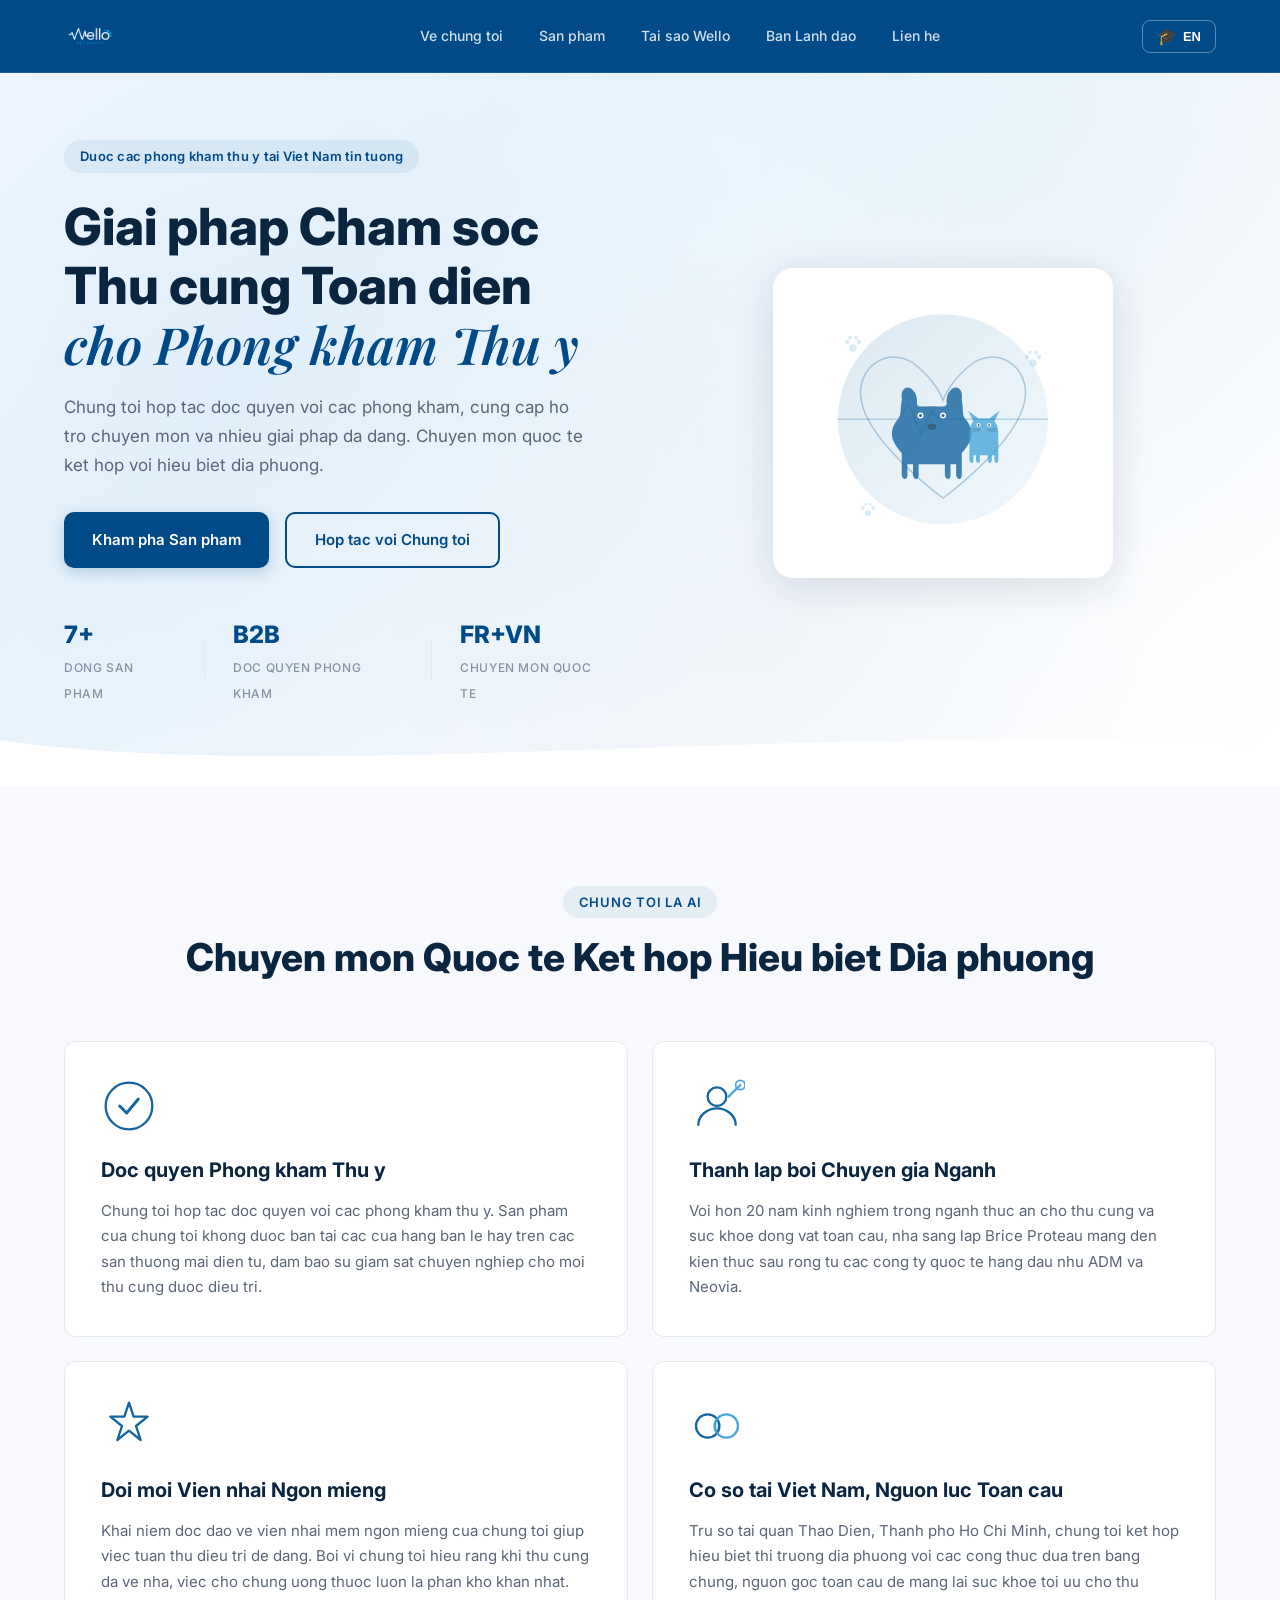
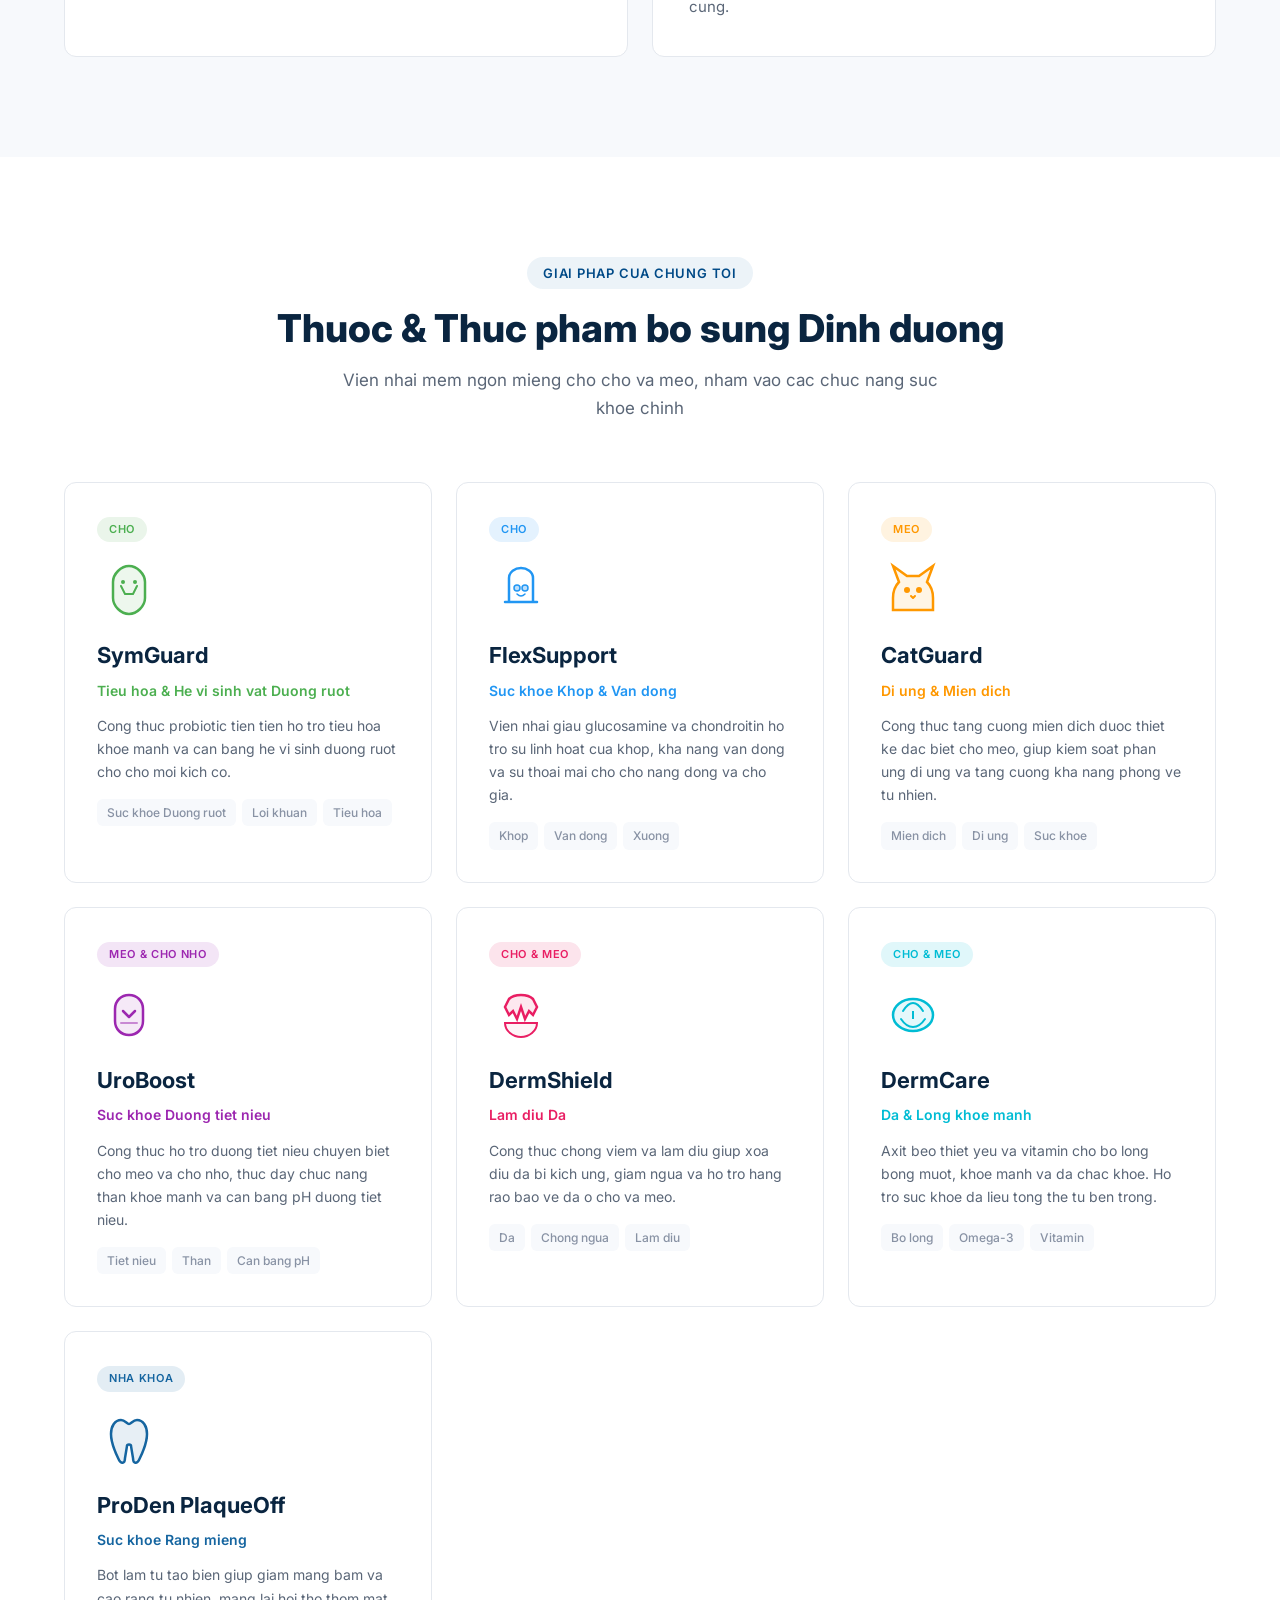
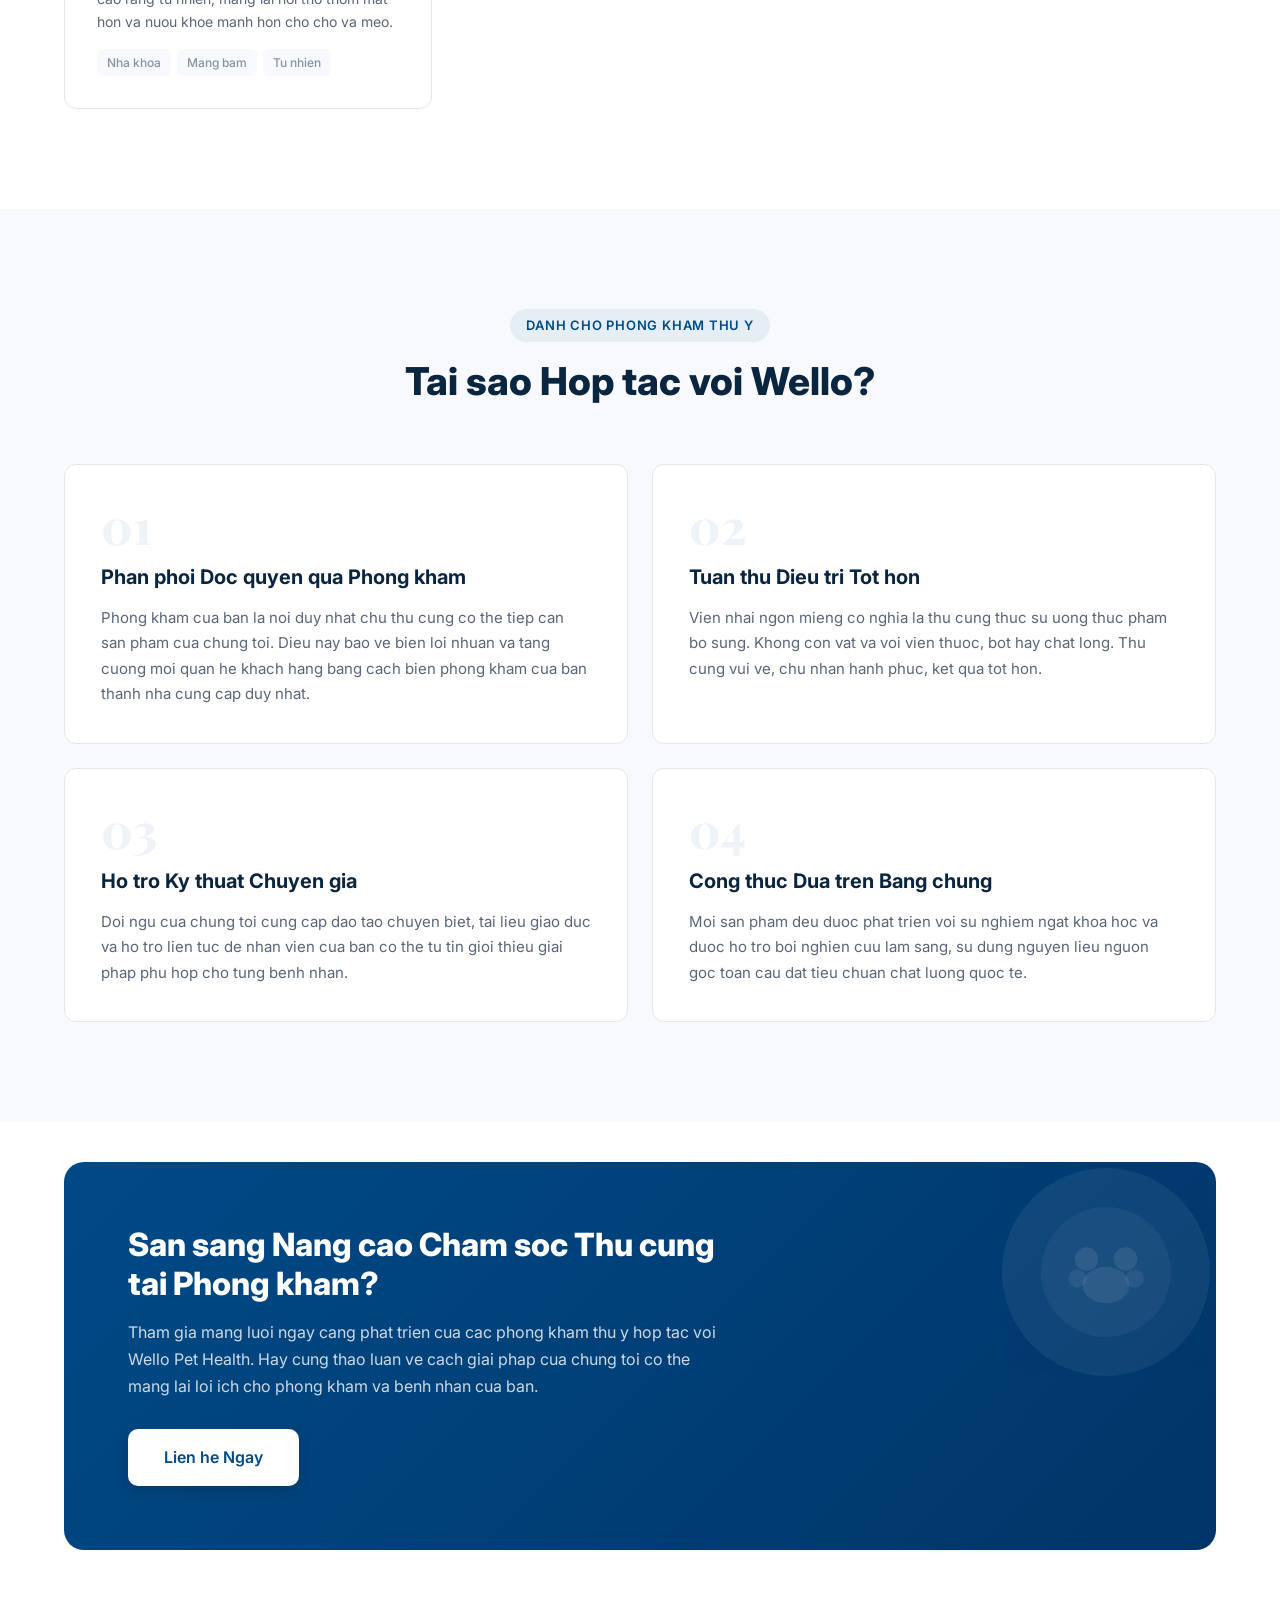
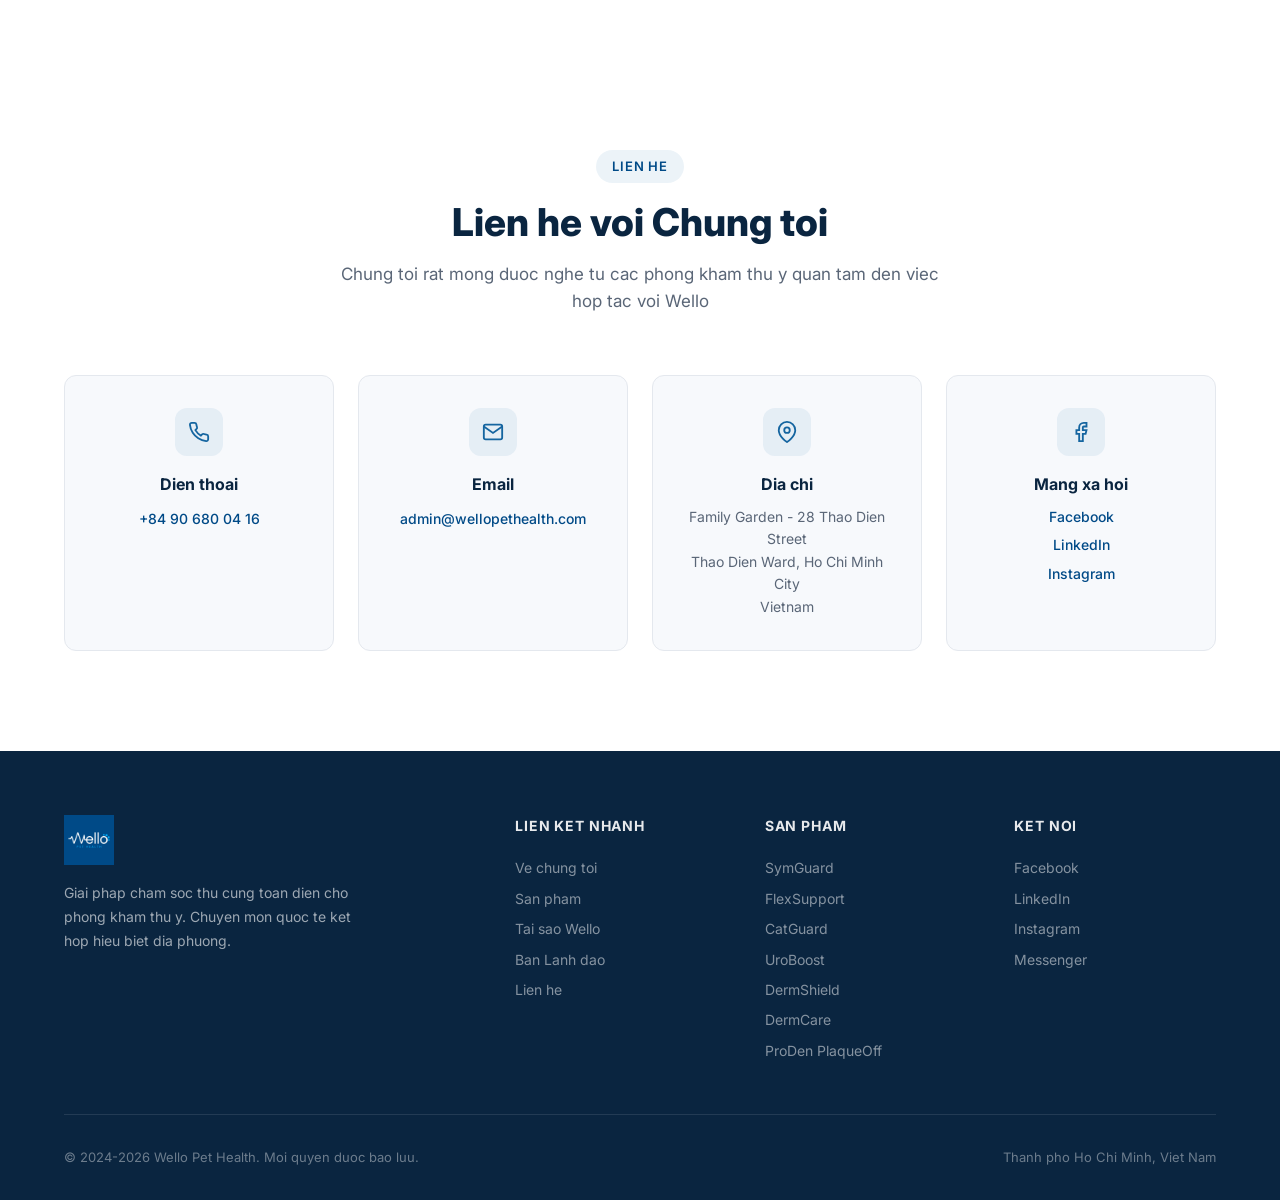
==== index.html @ f863803f "Initial release of Wello Pet Health bilingual website (EN/VI) - Full bilingual site with Vietnamese " ====
<!DOCTYPE html>
<html lang="en">
<head>
<meta charset="UTF-8">
<meta name="viewport" content="width=device-width, initial-scale=1.0">
<title>Wello Pet Health | Comprehensive Pet Care Solutions for Vet Clinics</title>
<meta name="description" content="Wello Pet Health partners exclusively with vet clinics, providing expert support and a wide range of pet care solutions. International expertise meets local insight.">
<link rel="preconnect" href="https://fonts.googleapis.com">
<link href="https://fonts.googleapis.com/css2?family=Inter:wght@300;400;500;600;700;800&family=Playfair+Display:wght@600;700&display=swap" rel="stylesheet">
<link rel="stylesheet" href="style.css">
</head>
<body>

<!-- Navigation -->
<nav class="navbar" id="navbar">
  <div class="container nav-container">
    <a href="index.html" class="nav-logo">
      <img src="images/logo.png" alt="Wello Pet Health" class="logo-img">
    </a>
    <div class="nav-links" id="navLinks">
      <a href="#home" class="nav-link" data-en="Home" data-vi="Trang chu">Home</a>
      <a href="#about" class="nav-link" data-en="About" data-vi="Ve chung toi">About</a>
      <a href="#products" class="nav-link" data-en="Products" data-vi="San pham">Products</a>
      <a href="#why-wello" class="nav-link" data-en="Why Wello" data-vi="Tai sao Wello">Why Wello</a>
      <a href="founder.html" class="nav-link" data-en="Management" data-vi="Ban Lanh dao">Management</a>
      <a href="#contact" class="nav-link" data-en="Contact" data-vi="Lien he">Contact</a>
    </div>
    <div class="nav-right">
      <button class="lang-toggle" id="langToggle" onclick="toggleLang()">
        <span class="lang-flag">&#127891;</span>
        <span id="langLabel">VI</span>
      </button>
      <button class="mobile-menu" id="mobileMenu" onclick="toggleMenu()">
        <span></span><span></span><span></span>
      </button>
    </div>
  </div>
</nav>

<!-- Hero Section -->
<section class="hero" id="home">
  <div class="hero-bg-pattern"></div>
  <div class="container hero-content">
    <div class="hero-text">
      <div class="hero-badge" data-en="Trusted by Veterinary Clinics across Vietnam" data-vi="Duoc cac phong kham thu y tai Viet Nam tin tuong">Trusted by Veterinary Clinics across Vietnam</div>
      <h1>
        <span data-en="Comprehensive Pet Care Solutions" data-vi="Giai phap Cham soc Thu cung Toan dien">Comprehensive Pet Care Solutions</span>
        <span class="hero-accent" data-en="for Vet Clinics" data-vi="cho Phong kham Thu y">for Vet Clinics</span>
      </h1>
      <p class="hero-desc" data-en="We partner exclusively with clinics, providing expert support and a wide range of solutions. International expertise meets local insight." data-vi="Chung toi hop tac doc quyen voi cac phong kham, cung cap ho tro chuyen mon va nhieu giai phap da dang. Chuyen mon quoc te ket hop voi hieu biet dia phuong.">We partner exclusively with clinics, providing expert support and a wide range of solutions. International expertise meets local insight.</p>
      <div class="hero-actions">
        <a href="#products" class="btn btn-primary" data-en="Explore Our Products" data-vi="Kham pha San pham">Explore Our Products</a>
        <a href="#contact" class="btn btn-outline" data-en="Partner With Us" data-vi="Hop tac voi Chung toi">Partner With Us</a>
      </div>
      <div class="hero-stats">
        <div class="stat">
          <span class="stat-number">7+</span>
          <span class="stat-label" data-en="Product Lines" data-vi="Dong San pham">Product Lines</span>
        </div>
        <div class="stat-divider"></div>
        <div class="stat">
          <span class="stat-number">B2B</span>
          <span class="stat-label" data-en="Vet Clinic Exclusive" data-vi="Doc quyen Phong kham">Vet Clinic Exclusive</span>
        </div>
        <div class="stat-divider"></div>
        <div class="stat">
          <span class="stat-number">FR+VN</span>
          <span class="stat-label" data-en="International Expertise" data-vi="Chuyen mon Quoc te">International Expertise</span>
        </div>
      </div>
    </div>
    <div class="hero-visual">
      <div class="hero-card">
        <div class="hero-illustration">
          <!-- Dog and cat silhouette with heart -->
          <svg viewBox="0 0 400 350" xmlns="http://www.w3.org/2000/svg">
            <defs>
              <linearGradient id="heroGrad" x1="0%" y1="0%" x2="100%" y2="100%">
                <stop offset="0%" style="stop-color:#1565A0;stop-opacity:0.15"/>
                <stop offset="100%" style="stop-color:#4AA8D8;stop-opacity:0.08"/>
              </linearGradient>
            </defs>
            <circle cx="200" cy="175" r="140" fill="url(#heroGrad)"/>
            <!-- Heart shape -->
            <path d="M200 280 C200 280 90 200 90 140 C90 100 130 80 160 100 C180 115 195 135 200 150 C205 135 220 115 240 100 C270 80 310 100 310 140 C310 200 200 280 200 280Z" fill="none" stroke="#1565A0" stroke-width="2" opacity="0.3"/>
            <!-- Dog silhouette -->
            <g transform="translate(120, 120) scale(0.5)" fill="#1565A0" opacity="0.8">
              <path d="M50 200 C50 200 30 180 25 160 C20 140 30 120 40 110 C50 100 45 80 50 60 C55 40 70 30 80 35 C90 40 85 60 90 70 C95 80 110 75 130 75 C150 75 165 80 170 70 C175 60 170 40 180 35 C190 30 205 40 210 60 C215 80 210 100 220 110 C230 120 240 140 235 160 C230 180 210 200 210 200 L210 260 C210 270 200 275 195 260 L195 230 L180 230 L180 260 C180 270 170 275 165 260 L165 230 L95 230 L95 260 C95 270 85 275 80 260 L80 230 L65 230 L65 260 C65 270 55 275 50 260 Z"/>
              <!-- Dog ear -->
              <ellipse cx="70" cy="55" rx="20" ry="30" transform="rotate(-15, 70, 55)"/>
              <ellipse cx="190" cy="55" rx="20" ry="30" transform="rotate(15, 190, 55)"/>
              <!-- Dog eye -->
              <circle cx="100" cy="100" r="8" fill="white"/>
              <circle cx="100" cy="100" r="4" fill="#0d3f66"/>
              <circle cx="160" cy="100" r="8" fill="white"/>
              <circle cx="160" cy="100" r="4" fill="#0d3f66"/>
              <!-- Dog nose -->
              <ellipse cx="130" cy="130" rx="12" ry="8" fill="#0d3f66"/>
            </g>
            <!-- Cat silhouette -->
            <g transform="translate(230, 160) scale(0.35)" fill="#4AA8D8" opacity="0.8">
              <path d="M30 50 L10 10 L50 40 L90 40 L130 10 L110 50 C120 60 125 80 125 100 L125 200 C125 210 115 215 110 200 L110 180 L100 180 L100 200 C100 210 90 215 85 200 L85 180 L55 180 L55 200 C55 210 45 215 40 200 L40 180 L30 180 L30 200 C30 210 20 215 15 200 L15 100 C15 80 20 60 30 50Z"/>
              <!-- Cat eyes -->
              <circle cx="50" cy="65" r="8" fill="white"/>
              <ellipse cx="50" cy="65" rx="3" ry="6" fill="#0d3f66"/>
              <circle cx="90" cy="65" r="8" fill="white"/>
              <ellipse cx="90" cy="65" rx="3" ry="6" fill="#0d3f66"/>
              <!-- Cat nose -->
              <path d="M67 80 L63 85 L72 85 Z" fill="#e88ca5"/>
              <!-- Whiskers -->
              <line x1="20" y1="78" x2="55" y2="82" stroke="#0d3f66" stroke-width="1.5"/>
              <line x1="22" y1="88" x2="55" y2="86" stroke="#0d3f66" stroke-width="1.5"/>
              <line x1="85" y1="82" x2="120" y2="78" stroke="#0d3f66" stroke-width="1.5"/>
              <line x1="85" y1="86" x2="118" y2="88" stroke="#0d3f66" stroke-width="1.5"/>
            </g>
            <!-- Paw prints scattered -->
            <g fill="#4AA8D8" opacity="0.2">
              <circle cx="80" cy="80" r="5"/><circle cx="72" cy="72" r="3"/><circle cx="88" cy="72" r="3"/><circle cx="76" cy="66" r="2.5"/><circle cx="84" cy="66" r="2.5"/>
              <circle cx="320" cy="100" r="5"/><circle cx="312" cy="92" r="3"/><circle cx="328" cy="92" r="3"/><circle cx="316" cy="86" r="2.5"/><circle cx="324" cy="86" r="2.5"/>
              <circle cx="100" cy="300" r="4"/><circle cx="93" cy="293" r="2.5"/><circle cx="107" cy="293" r="2.5"/><circle cx="97" cy="288" r="2"/><circle cx="103" cy="288" r="2"/>
            </g>
            <!-- Heartbeat line -->
            <path d="M60 175 L140 175 L155 155 L170 195 L185 165 L195 175 L340 175" fill="none" stroke="#1565A0" stroke-width="2" opacity="0.25" stroke-linecap="round"/>
          </svg>
        </div>
      </div>
    </div>
  </div>
  <div class="hero-wave">
    <svg viewBox="0 0 1440 100" preserveAspectRatio="none"><path d="M0,40 C360,100 1080,0 1440,60 L1440,100 L0,100 Z" fill="white"/></svg>
  </div>
</section>

<!-- About Section -->
<section class="section about" id="about">
  <div class="container">
    <div class="section-header">
      <span class="section-tag" data-en="Who We Are" data-vi="Chung toi la ai">Who We Are</span>
      <h2 data-en="International Expertise Meets Local Insight" data-vi="Chuyen mon Quoc te Ket hop Hieu biet Dia phuong">International Expertise Meets Local Insight</h2>
    </div>
    <div class="about-grid">
      <div class="about-card">
        <div class="about-icon">
          <svg viewBox="0 0 48 48" fill="none" xmlns="http://www.w3.org/2000/svg"><circle cx="24" cy="24" r="20" stroke="#1565A0" stroke-width="2"/><path d="M16 24 L22 30 L32 18" stroke="#1565A0" stroke-width="2.5" stroke-linecap="round" stroke-linejoin="round"/></svg>
        </div>
        <h3 data-en="Vet Clinic Exclusive" data-vi="Doc quyen Phong kham Thu y">Vet Clinic Exclusive</h3>
        <p data-en="We partner exclusively with veterinary clinics. Our products are not sold in retail stores or online marketplaces, ensuring professional oversight for every pet treated." data-vi="Chung toi hop tac doc quyen voi cac phong kham thu y. San pham cua chung toi khong duoc ban tai cac cua hang ban le hay tren cac san thuong mai dien tu, dam bao su giam sat chuyen nghiep cho moi thu cung duoc dieu tri.">We partner exclusively with veterinary clinics. Our products are not sold in retail stores or online marketplaces, ensuring professional oversight for every pet treated.</p>
      </div>
      <div class="about-card">
        <div class="about-icon">
          <svg viewBox="0 0 48 48" fill="none" xmlns="http://www.w3.org/2000/svg"><circle cx="24" cy="16" r="8" stroke="#1565A0" stroke-width="2"/><path d="M8 40 C8 32 16 26 24 26 C32 26 40 32 40 40" stroke="#1565A0" stroke-width="2" stroke-linecap="round"/><path d="M34 16 L44 6" stroke="#4AA8D8" stroke-width="2" stroke-linecap="round"/><circle cx="44" cy="6" r="4" stroke="#4AA8D8" stroke-width="1.5"/></svg>
        </div>
        <h3 data-en="Founded by Industry Experts" data-vi="Thanh lap boi Chuyen gia Nganh">Founded by Industry Experts</h3>
        <p data-en="With over 20 years of experience in the global pet food and animal health industry, our founder Brice Proteau brings deep knowledge from leading international companies like ADM and Neovia." data-vi="Voi hon 20 nam kinh nghiem trong nganh thuc an cho thu cung va suc khoe dong vat toan cau, nha sang lap Brice Proteau mang den kien thuc sau rong tu cac cong ty quoc te hang dau nhu ADM va Neovia.">With over 20 years of experience in the global pet food and animal health industry, our founder Brice Proteau brings deep knowledge from leading international companies like ADM and Neovia.</p>
      </div>
      <div class="about-card">
        <div class="about-icon">
          <svg viewBox="0 0 48 48" fill="none" xmlns="http://www.w3.org/2000/svg"><path d="M24 4 L28 16 L40 16 L30 24 L34 36 L24 28 L14 36 L18 24 L8 16 L20 16 Z" stroke="#1565A0" stroke-width="2" stroke-linejoin="round"/></svg>
        </div>
        <h3 data-en="Palatable Chew Innovation" data-vi="Doi moi Vien nhai Ngon mieng">Palatable Chew Innovation</h3>
        <p data-en="Our original concept of palatable soft chews makes treatment compliance easy. Because we know that once the pet is home, getting them to take medicine is always the hardest part." data-vi="Khai niem doc dao ve vien nhai mem ngon mieng cua chung toi giup viec tuan thu dieu tri de dang. Boi vi chung toi hieu rang khi thu cung da ve nha, viec cho chung uong thuoc luon la phan kho khan nhat.">Our original concept of palatable soft chews makes treatment compliance easy. Because we know that once the pet is home, getting them to take medicine is always the hardest part.</p>
      </div>
      <div class="about-card">
        <div class="about-icon">
          <svg viewBox="0 0 48 48" fill="none" xmlns="http://www.w3.org/2000/svg"><circle cx="16" cy="24" r="10" stroke="#1565A0" stroke-width="2"/><circle cx="32" cy="24" r="10" stroke="#4AA8D8" stroke-width="2"/><path d="M24 16 C28 20 28 28 24 32 C20 28 20 20 24 16Z" fill="#1565A0" opacity="0.15"/></svg>
        </div>
        <h3 data-en="Vietnam Based, Globally Sourced" data-vi="Co so tai Viet Nam, Nguon luc Toan cau">Vietnam Based, Globally Sourced</h3>
        <p data-en="Headquartered in Ho Chi Minh City's Thao Dien district, we combine local market understanding with globally sourced, evidence-based formulations for optimal pet health." data-vi="Tru so tai quan Thao Dien, Thanh pho Ho Chi Minh, chung toi ket hop hieu biet thi truong dia phuong voi cac cong thuc dua tren bang chung, nguon goc toan cau de mang lai suc khoe toi uu cho thu cung.">Headquartered in Ho Chi Minh City's Thao Dien district, we combine local market understanding with globally sourced, evidence-based formulations for optimal pet health.</p>
      </div>
    </div>
  </div>
</section>

<!-- Products Section -->
<section class="section products" id="products">
  <div class="container">
    <div class="section-header">
      <span class="section-tag" data-en="Our Solutions" data-vi="Giai phap cua chung toi">Our Solutions</span>
      <h2 data-en="Medicines & Nutritional Supplements" data-vi="Thuoc & Thuc pham bo sung Dinh duong">Medicines & Nutritional Supplements</h2>
      <p class="section-subtitle" data-en="Palatable soft chews for dogs and cats, targeting key health functions" data-vi="Vien nhai mem ngon mieng cho cho va meo, nham vao cac chuc nang suc khoe chinh">Palatable soft chews for dogs and cats, targeting key health functions</p>
    </div>
    <div class="products-grid">

      <div class="product-card" style="--card-accent:#4CAF50">
        <div class="product-badge" data-en="Dogs" data-vi="Cho">Dogs</div>
        <div class="product-icon">
          <svg viewBox="0 0 64 64" fill="none"><path d="M32 8 C24 8 16 16 16 24 L16 40 C16 48 24 56 32 56 C40 56 48 48 48 40 L48 24 C48 16 40 8 32 8Z" stroke="#4CAF50" stroke-width="2.5" fill="#4CAF50" fill-opacity="0.1"/><path d="M24 28 L28 36 L36 36 L40 28" stroke="#4CAF50" stroke-width="2" stroke-linecap="round" stroke-linejoin="round"/><circle cx="26" cy="24" r="2" fill="#4CAF50"/><circle cx="38" cy="24" r="2" fill="#4CAF50"/></svg>
        </div>
        <h3>SymGuard</h3>
        <p class="product-target" data-en="Digestion & Gut Microbiome" data-vi="Tieu hoa & He vi sinh vat Duong ruot">Digestion & Gut Microbiome</p>
        <p class="product-desc" data-en="Advanced probiotic formula supporting healthy digestion and balanced gut flora for dogs of all sizes." data-vi="Cong thuc probiotic tien tien ho tro tieu hoa khoe manh va can bang he vi sinh duong ruot cho cho moi kich co.">Advanced probiotic formula supporting healthy digestion and balanced gut flora for dogs of all sizes.</p>
        <div class="product-tags">
          <span data-en="Gut Health" data-vi="Suc khoe Duong ruot">Gut Health</span>
          <span data-en="Probiotics" data-vi="Loi khuan">Probiotics</span>
          <span data-en="Digestion" data-vi="Tieu hoa">Digestion</span>
        </div>
      </div>

      <div class="product-card" style="--card-accent:#2196F3">
        <div class="product-badge" data-en="Dogs" data-vi="Cho">Dogs</div>
        <div class="product-icon">
          <svg viewBox="0 0 64 64" fill="none"><path d="M20 44 L20 20 C20 14 26 10 32 10 C38 10 44 14 44 20 L44 44" stroke="#2196F3" stroke-width="2.5"/><path d="M16 44 L48 44" stroke="#2196F3" stroke-width="2.5" stroke-linecap="round"/><circle cx="28" cy="30" r="3" fill="#2196F3" fill-opacity="0.3" stroke="#2196F3" stroke-width="1.5"/><circle cx="36" cy="30" r="3" fill="#2196F3" fill-opacity="0.3" stroke="#2196F3" stroke-width="1.5"/><path d="M28 36 Q32 40 36 36" stroke="#2196F3" stroke-width="1.5" fill="none" stroke-linecap="round"/></svg>
        </div>
        <h3>FlexSupport</h3>
        <p class="product-target" data-en="Joint Health & Mobility" data-vi="Suc khoe Khop & Van dong">Joint Health & Mobility</p>
        <p class="product-desc" data-en="Glucosamine and chondroitin enriched chews to support joint flexibility, mobility, and comfort in active and aging dogs." data-vi="Vien nhai giau glucosamine va chondroitin ho tro su linh hoat cua khop, kha nang van dong va su thoai mai cho cho nang dong va cho gia.">Glucosamine and chondroitin enriched chews to support joint flexibility, mobility, and comfort in active and aging dogs.</p>
        <div class="product-tags">
          <span data-en="Joints" data-vi="Khop">Joints</span>
          <span data-en="Mobility" data-vi="Van dong">Mobility</span>
          <span data-en="Bones" data-vi="Xuong">Bones</span>
        </div>
      </div>

      <div class="product-card" style="--card-accent:#FF9800">
        <div class="product-badge" data-en="Cats" data-vi="Meo">Cats</div>
        <div class="product-icon">
          <svg viewBox="0 0 64 64" fill="none"><path d="M18 24 L12 8 L26 18 L38 18 L52 8 L46 24 C50 28 52 34 52 40 L52 52 L12 52 L12 40 C12 34 14 28 18 24Z" stroke="#FF9800" stroke-width="2.5" fill="#FF9800" fill-opacity="0.1"/><circle cx="26" cy="32" r="3" fill="#FF9800"/><circle cx="38" cy="32" r="3" fill="#FF9800"/><path d="M30 38 L32 40 L34 38" stroke="#FF9800" stroke-width="2" stroke-linecap="round" stroke-linejoin="round"/></svg>
        </div>
        <h3>CatGuard</h3>
        <p class="product-target" data-en="Allergies & Immunity" data-vi="Di ung & Mien dich">Allergies & Immunity</p>
        <p class="product-desc" data-en="Immune-boosting formula designed specifically for cats, helping manage allergic reactions and strengthening natural defenses." data-vi="Cong thuc tang cuong mien dich duoc thiet ke dac biet cho meo, giup kiem soat phan ung di ung va tang cuong kha nang phong ve tu nhien.">Immune-boosting formula designed specifically for cats, helping manage allergic reactions and strengthening natural defenses.</p>
        <div class="product-tags">
          <span data-en="Immunity" data-vi="Mien dich">Immunity</span>
          <span data-en="Allergies" data-vi="Di ung">Allergies</span>
          <span data-en="Wellness" data-vi="Suc khoe">Wellness</span>
        </div>
      </div>

      <div class="product-card" style="--card-accent:#9C27B0">
        <div class="product-badge" data-en="Cats & Small Dogs" data-vi="Meo & Cho nho">Cats & Small Dogs</div>
        <div class="product-icon">
          <svg viewBox="0 0 64 64" fill="none"><path d="M32 12 C24 12 18 18 18 26 L18 38 C18 46 24 52 32 52 C40 52 46 46 46 38 L46 26 C46 18 40 12 32 12Z" stroke="#9C27B0" stroke-width="2.5" fill="#9C27B0" fill-opacity="0.1"/><path d="M26 28 L32 34 L38 28" stroke="#9C27B0" stroke-width="2.5" stroke-linecap="round" stroke-linejoin="round"/><path d="M24 40 L40 40" stroke="#9C27B0" stroke-width="2" stroke-linecap="round" opacity="0.5"/></svg>
        </div>
        <h3>UroBoost</h3>
        <p class="product-target" data-en="Urinary Health" data-vi="Suc khoe Duong tiet nieu">Urinary Health</p>
        <p class="product-desc" data-en="Specialized urinary tract support formula for cats and small dogs, promoting healthy kidney function and urinary pH balance." data-vi="Cong thuc ho tro duong tiet nieu chuyen biet cho meo va cho nho, thuc day chuc nang than khoe manh va can bang pH duong tiet nieu.">Specialized urinary tract support formula for cats and small dogs, promoting healthy kidney function and urinary pH balance.</p>
        <div class="product-tags">
          <span data-en="Urinary" data-vi="Tiet nieu">Urinary</span>
          <span data-en="Kidney" data-vi="Than">Kidney</span>
          <span data-en="pH Balance" data-vi="Can bang pH">pH Balance</span>
        </div>
      </div>

      <div class="product-card" style="--card-accent:#E91E63">
        <div class="product-badge" data-en="Dogs & Cats" data-vi="Cho & Meo">Dogs & Cats</div>
        <div class="product-icon">
          <svg viewBox="0 0 64 64" fill="none"><path d="M20 16 C20 16 24 12 32 12 C40 12 44 16 44 16 L48 24 L44 32 L40 28 L36 36 L32 24 L28 36 L24 28 L20 32 L16 24 Z" stroke="#E91E63" stroke-width="2.5" fill="#E91E63" fill-opacity="0.1"/><path d="M16 40 L48 40 C48 48 40 54 32 54 C24 54 16 48 16 40Z" stroke="#E91E63" stroke-width="2" fill="#E91E63" fill-opacity="0.05"/></svg>
        </div>
        <h3>DermShield</h3>
        <p class="product-target" data-en="Skin Soothing" data-vi="Lam diu Da">Skin Soothing</p>
        <p class="product-desc" data-en="Anti-inflammatory and soothing formula to calm irritated skin, reduce itching, and support the skin barrier in dogs and cats." data-vi="Cong thuc chong viem va lam diu giup xoa diu da bi kich ung, giam ngua va ho tro hang rao bao ve da o cho va meo.">Anti-inflammatory and soothing formula to calm irritated skin, reduce itching, and support the skin barrier in dogs and cats.</p>
        <div class="product-tags">
          <span data-en="Skin" data-vi="Da">Skin</span>
          <span data-en="Anti-itch" data-vi="Chong ngua">Anti-itch</span>
          <span data-en="Soothing" data-vi="Lam diu">Soothing</span>
        </div>
      </div>

      <div class="product-card" style="--card-accent:#00BCD4">
        <div class="product-badge" data-en="Dogs & Cats" data-vi="Cho & Meo">Dogs & Cats</div>
        <div class="product-icon">
          <svg viewBox="0 0 64 64" fill="none"><ellipse cx="32" cy="32" rx="20" ry="16" stroke="#00BCD4" stroke-width="2.5" fill="#00BCD4" fill-opacity="0.1"/><path d="M22 28 C22 28 27 20 32 20 C37 20 42 28 42 28" stroke="#00BCD4" stroke-width="2" stroke-linecap="round"/><path d="M20 36 C24 42 28 44 32 44 C36 44 40 42 44 36" stroke="#00BCD4" stroke-width="2" stroke-linecap="round"/><line x1="32" y1="28" x2="32" y2="36" stroke="#00BCD4" stroke-width="2"/></svg>
        </div>
        <h3>DermCare</h3>
        <p class="product-target" data-en="Healthy Skin & Coat" data-vi="Da & Long khoe manh">Healthy Skin & Coat</p>
        <p class="product-desc" data-en="Essential fatty acids and vitamins for a shiny, healthy coat and strong skin. Supports overall dermatological wellness from the inside out." data-vi="Axit beo thiet yeu va vitamin cho bo long bong muot, khoe manh va da chac khoe. Ho tro suc khoe da lieu tong the tu ben trong.">Essential fatty acids and vitamins for a shiny, healthy coat and strong skin. Supports overall dermatological wellness from the inside out.</p>
        <div class="product-tags">
          <span data-en="Coat" data-vi="Bo long">Coat</span>
          <span data-en="Omega-3" data-vi="Omega-3">Omega-3</span>
          <span data-en="Vitamins" data-vi="Vitamin">Vitamins</span>
        </div>
      </div>

      <div class="product-card product-card-dental" style="--card-accent:#1565A0">
        <div class="product-badge" data-en="Dental" data-vi="Nha khoa">Dental</div>
        <div class="product-icon">
          <svg viewBox="0 0 64 64" fill="none"><path d="M24 12 C18 12 14 18 14 26 C14 34 18 44 22 52 C24 56 28 56 28 50 L30 38 C30 36 34 36 34 38 L36 50 C36 56 40 56 42 52 C46 44 50 34 50 26 C50 18 46 12 40 12 C36 12 34 16 32 16 C30 16 28 12 24 12Z" stroke="#1565A0" stroke-width="2.5" fill="#1565A0" fill-opacity="0.1"/></svg>
        </div>
        <h3>ProDen PlaqueOff</h3>
        <p class="product-target" data-en="Dental & Oral Health" data-vi="Suc khoe Rang mieng">Dental & Oral Health</p>
        <p class="product-desc" data-en="Seaweed-based powder that naturally reduces plaque and tartar build-up, promoting fresher breath and healthier gums for dogs and cats." data-vi="Bot lam tu tao bien giup giam mang bam va cao rang tu nhien, mang lai hoi tho thom mat hon va nuou khoe manh hon cho cho va meo.">Seaweed-based powder that naturally reduces plaque and tartar build-up, promoting fresher breath and healthier gums for dogs and cats.</p>
        <div class="product-tags">
          <span data-en="Dental" data-vi="Nha khoa">Dental</span>
          <span data-en="Plaque" data-vi="Mang bam">Plaque</span>
          <span data-en="Natural" data-vi="Tu nhien">Natural</span>
        </div>
      </div>

    </div>
  </div>
</section>

<!-- Why Wello Section -->
<section class="section why-wello" id="why-wello">
  <div class="container">
    <div class="section-header">
      <span class="section-tag" data-en="For Veterinary Clinics" data-vi="Danh cho Phong kham Thu y">For Veterinary Clinics</span>
      <h2 data-en="Why Partner With Wello?" data-vi="Tai sao Hop tac voi Wello?">Why Partner With Wello?</h2>
    </div>
    <div class="why-grid">
      <div class="why-card">
        <div class="why-number">01</div>
        <h3 data-en="Exclusive Clinic Distribution" data-vi="Phan phoi Doc quyen qua Phong kham">Exclusive Clinic Distribution</h3>
        <p data-en="Your clinic is the only place pet owners can access our products. This protects your margins and strengthens client relationships by making your clinic the sole provider." data-vi="Phong kham cua ban la noi duy nhat chu thu cung co the tiep can san pham cua chung toi. Dieu nay bao ve bien loi nhuan va tang cuong moi quan he khach hang bang cach bien phong kham cua ban thanh nha cung cap duy nhat.">Your clinic is the only place pet owners can access our products. This protects your margins and strengthens client relationships by making your clinic the sole provider.</p>
      </div>
      <div class="why-card">
        <div class="why-number">02</div>
        <h3 data-en="Better Treatment Compliance" data-vi="Tuan thu Dieu tri Tot hon">Better Treatment Compliance</h3>
        <p data-en="Palatable chews mean pets actually take their supplements. No more struggling with pills, powders, or liquids. Happy pets, happy owners, better outcomes." data-vi="Vien nhai ngon mieng co nghia la thu cung thuc su uong thuc pham bo sung. Khong con vat va voi vien thuoc, bot hay chat long. Thu cung vui ve, chu nhan hanh phuc, ket qua tot hon.">Palatable chews mean pets actually take their supplements. No more struggling with pills, powders, or liquids. Happy pets, happy owners, better outcomes.</p>
      </div>
      <div class="why-card">
        <div class="why-number">03</div>
        <h3 data-en="Expert Technical Support" data-vi="Ho tro Ky thuat Chuyen gia">Expert Technical Support</h3>
        <p data-en="Our team provides dedicated training, educational materials, and ongoing support so your staff can confidently recommend the right solutions for each patient." data-vi="Doi ngu cua chung toi cung cap dao tao chuyen biet, tai lieu giao duc va ho tro lien tuc de nhan vien cua ban co the tu tin gioi thieu giai phap phu hop cho tung benh nhan.">Our team provides dedicated training, educational materials, and ongoing support so your staff can confidently recommend the right solutions for each patient.</p>
      </div>
      <div class="why-card">
        <div class="why-number">04</div>
        <h3 data-en="Evidence-Based Formulations" data-vi="Cong thuc Dua tren Bang chung">Evidence-Based Formulations</h3>
        <p data-en="Every product is developed with scientific rigor and backed by clinical research, using globally sourced ingredients that meet international quality standards." data-vi="Moi san pham deu duoc phat trien voi su nghiem ngat khoa hoc va duoc ho tro boi nghien cuu lam sang, su dung nguyen lieu nguon goc toan cau dat tieu chuan chat luong quoc te.">Every product is developed with scientific rigor and backed by clinical research, using globally sourced ingredients that meet international quality standards.</p>
      </div>
    </div>
  </div>
</section>

<!-- CTA Section -->
<section class="section cta-section">
  <div class="container">
    <div class="cta-card">
      <div class="cta-content">
        <h2 data-en="Ready to Elevate Your Clinic's Pet Care?" data-vi="San sang Nang cao Cham soc Thu cung tai Phong kham?">Ready to Elevate Your Clinic's Pet Care?</h2>
        <p data-en="Join the growing network of veterinary clinics partnering with Wello Pet Health. Let's discuss how our solutions can benefit your practice and your patients." data-vi="Tham gia mang luoi ngay cang phat trien cua cac phong kham thu y hop tac voi Wello Pet Health. Hay cung thao luan ve cach giai phap cua chung toi co the mang lai loi ich cho phong kham va benh nhan cua ban.">Join the growing network of veterinary clinics partnering with Wello Pet Health. Let's discuss how our solutions can benefit your practice and your patients.</p>
        <a href="#contact" class="btn btn-primary btn-lg" data-en="Get In Touch" data-vi="Lien he Ngay">Get In Touch</a>
      </div>
      <div class="cta-decoration">
        <svg viewBox="0 0 200 200" xmlns="http://www.w3.org/2000/svg">
          <circle cx="100" cy="100" r="80" fill="white" fill-opacity="0.1"/>
          <circle cx="100" cy="100" r="50" fill="white" fill-opacity="0.08"/>
          <!-- Paw -->
          <ellipse cx="100" cy="110" rx="18" ry="14" fill="white" fill-opacity="0.15"/>
          <circle cx="85" cy="90" r="9" fill="white" fill-opacity="0.15"/>
          <circle cx="115" cy="90" r="9" fill="white" fill-opacity="0.15"/>
          <circle cx="78" cy="105" r="7" fill="white" fill-opacity="0.12"/>
          <circle cx="122" cy="105" r="7" fill="white" fill-opacity="0.12"/>
        </svg>
      </div>
    </div>
  </div>
</section>

<!-- Contact Section -->
<section class="section contact" id="contact">
  <div class="container">
    <div class="section-header">
      <span class="section-tag" data-en="Get In Touch" data-vi="Lien he">Get In Touch</span>
      <h2 data-en="Contact Us" data-vi="Lien he voi Chung toi">Contact Us</h2>
      <p class="section-subtitle" data-en="We'd love to hear from veterinary clinics interested in partnering with Wello" data-vi="Chung toi rat mong duoc nghe tu cac phong kham thu y quan tam den viec hop tac voi Wello">We'd love to hear from veterinary clinics interested in partnering with Wello</p>
    </div>
    <div class="contact-grid">
      <div class="contact-card">
        <div class="contact-icon">
          <svg viewBox="0 0 24 24" fill="none" stroke="#1565A0" stroke-width="2"><path d="M22 16.92v3a2 2 0 01-2.18 2 19.79 19.79 0 01-8.63-3.07 19.5 19.5 0 01-6-6 19.79 19.79 0 01-3.07-8.67A2 2 0 014.11 2h3a2 2 0 012 1.72 12.84 12.84 0 00.7 2.81 2 2 0 01-.45 2.11L8.09 9.91a16 16 0 006 6l1.27-1.27a2 2 0 012.11-.45 12.84 12.84 0 002.81.7A2 2 0 0122 16.92z"/></svg>
        </div>
        <h3 data-en="Phone" data-vi="Dien thoai">Phone</h3>
        <a href="tel:+84906800416">+84 90 680 04 16</a>
      </div>
      <div class="contact-card">
        <div class="contact-icon">
          <svg viewBox="0 0 24 24" fill="none" stroke="#1565A0" stroke-width="2"><path d="M4 4h16c1.1 0 2 .9 2 2v12c0 1.1-.9 2-2 2H4c-1.1 0-2-.9-2-2V6c0-1.1.9-2 2-2z"/><polyline points="22,6 12,13 2,6"/></svg>
        </div>
        <h3>Email</h3>
        <a href="mailto:admin@wellopethealth.com">admin@wellopethealth.com</a>
      </div>
      <div class="contact-card">
        <div class="contact-icon">
          <svg viewBox="0 0 24 24" fill="none" stroke="#1565A0" stroke-width="2"><path d="M21 10c0 7-9 13-9 13s-9-6-9-13a9 9 0 0118 0z"/><circle cx="12" cy="10" r="3"/></svg>
        </div>
        <h3 data-en="Address" data-vi="Dia chi">Address</h3>
        <p>Family Garden - 28 Thao Dien Street<br>Thao Dien Ward, Ho Chi Minh City<br>Vietnam</p>
      </div>
      <div class="contact-card">
        <div class="contact-icon">
          <svg viewBox="0 0 24 24" fill="none" stroke="#1565A0" stroke-width="2"><path d="M18 2h-3a5 5 0 00-5 5v3H7v4h3v8h4v-8h3l1-4h-4V7a1 1 0 011-1h3z"/></svg>
        </div>
        <h3 data-en="Social" data-vi="Mang xa hoi">Social</h3>
        <div class="social-links">
          <a href="https://www.facebook.com/Wellopethealth/" target="_blank" rel="noopener">Facebook</a>
          <a href="https://www.linkedin.com/company/wellopethealth" target="_blank" rel="noopener">LinkedIn</a>
          <a href="https://www.instagram.com/wellopethealth" target="_blank" rel="noopener">Instagram</a>
        </div>
      </div>
    </div>
  </div>
</section>

<!-- Footer -->
<footer class="footer">
  <div class="container">
    <div class="footer-content">
      <div class="footer-brand">
        <img src="images/logo.png" alt="Wello Pet Health" class="footer-logo">
        <p data-en="Comprehensive pet care solutions for veterinary clinics. International expertise meets local insight." data-vi="Giai phap cham soc thu cung toan dien cho phong kham thu y. Chuyen mon quoc te ket hop hieu biet dia phuong.">Comprehensive pet care solutions for veterinary clinics. International expertise meets local insight.</p>
      </div>
      <div class="footer-links">
        <h4 data-en="Quick Links" data-vi="Lien ket nhanh">Quick Links</h4>
        <a href="#about" data-en="About Us" data-vi="Ve chung toi">About Us</a>
        <a href="#products" data-en="Products" data-vi="San pham">Products</a>
        <a href="#why-wello" data-en="Why Wello" data-vi="Tai sao Wello">Why Wello</a>
        <a href="founder.html" data-en="Management" data-vi="Ban Lanh dao">Management</a>
        <a href="#contact" data-en="Contact" data-vi="Lien he">Contact</a>
      </div>
      <div class="footer-links">
        <h4 data-en="Products" data-vi="San pham">Products</h4>
        <a href="#products">SymGuard</a>
        <a href="#products">FlexSupport</a>
        <a href="#products">CatGuard</a>
        <a href="#products">UroBoost</a>
        <a href="#products">DermShield</a>
        <a href="#products">DermCare</a>
        <a href="#products">ProDen PlaqueOff</a>
      </div>
      <div class="footer-links">
        <h4 data-en="Connect" data-vi="Ket noi">Connect</h4>
        <a href="https://www.facebook.com/Wellopethealth/" target="_blank">Facebook</a>
        <a href="https://www.linkedin.com/company/wellopethealth" target="_blank">LinkedIn</a>
        <a href="https://www.instagram.com/wellopethealth" target="_blank">Instagram</a>
        <a href="https://m.me/Wellopethealth" target="_blank">Messenger</a>
      </div>
    </div>
    <div class="footer-bottom">
      <p>&copy; 2024-2026 Wello Pet Health. <span data-en="All rights reserved." data-vi="Moi quyen duoc bao luu.">All rights reserved.</span></p>
      <p data-en="Ho Chi Minh City, Vietnam" data-vi="Thanh pho Ho Chi Minh, Viet Nam">Ho Chi Minh City, Vietnam</p>
    </div>
  </div>
</footer>

<script src="script.js"></script>
</body>
</html>
---- style.css ----
/* ============================================
   WELLO PET HEALTH - WEBSITE STYLES
   ============================================ */

:root {
  --primary: #004a87;
  --primary-dark: #003568;
  --primary-light: #4AA8D8;
  --accent: #4AA8D8;
  --bg: #ffffff;
  --bg-alt: #f7f9fc;
  --bg-dark: #0a2540;
  --text: #1a1a2e;
  --text-light: #5a6677;
  --text-muted: #8892a4;
  --border: #e4e8ee;
  --radius: 12px;
  --radius-lg: 20px;
  --shadow: 0 2px 8px rgba(10,37,64,0.06);
  --shadow-md: 0 4px 20px rgba(10,37,64,0.08);
  --shadow-lg: 0 8px 40px rgba(10,37,64,0.12);
  --transition: 0.3s cubic-bezier(0.4, 0, 0.2, 1);
}

* { box-sizing: border-box; margin: 0; padding: 0; }
html { scroll-behavior: smooth; scroll-padding-top: 80px; }
body {
  font-family: 'Inter', -apple-system, BlinkMacSystemFont, sans-serif;
  color: var(--text);
  background: var(--bg);
  line-height: 1.6;
  -webkit-font-smoothing: antialiased;
}
img { max-width: 100%; display: block; }
a { text-decoration: none; color: inherit; }

.container {
  max-width: 1200px;
  margin: 0 auto;
  padding: 0 24px;
}

/* ============ NAVBAR ============ */
.navbar {
  position: fixed; top: 0; left: 0; right: 0; z-index: 1000;
  background: var(--primary);
  border-bottom: 1px solid rgba(255,255,255,0.1);
  transition: var(--transition);
}
.navbar.scrolled {
  box-shadow: 0 4px 24px rgba(10,37,64,0.3);
}
.nav-container {
  display: flex; align-items: center; justify-content: space-between;
  height: 72px;
}
.nav-logo { display: flex; align-items: center; }
.logo-svg {
  height: 38px; width: auto; color: white;
}
.logo-img {
  height: 52px; width: auto; display: block;
}
.nav-links {
  display: flex; gap: 4px; align-items: center;
}
.nav-link {
  padding: 8px 16px; border-radius: 8px;
  font-size: 14px; font-weight: 500; color: rgba(255,255,255,0.82);
  transition: var(--transition);
}
.nav-link:hover {
  color: white; background: rgba(255,255,255,0.12);
}
.nav-right {
  display: flex; align-items: center; gap: 12px;
}
.lang-toggle {
  display: flex; align-items: center; gap: 6px;
  padding: 6px 14px; border-radius: 8px;
  border: 1.5px solid rgba(255,255,255,0.35);
  background: transparent; cursor: pointer;
  font-size: 13px; font-weight: 600;
  color: white; transition: var(--transition);
}
.lang-toggle:hover {
  border-color: white; background: rgba(255,255,255,0.12);
}
.lang-flag { font-size: 16px; }
.mobile-menu {
  display: none; flex-direction: column; gap: 5px;
  background: none; border: none; cursor: pointer; padding: 8px;
}
.mobile-menu span {
  width: 22px; height: 2px; background: white;
  border-radius: 2px; transition: var(--transition);
}

/* ============ HERO ============ */
.hero {
  position: relative; overflow: hidden;
  padding: 140px 0 80px;
  background: linear-gradient(135deg, #f0f7ff 0%, #e8f4fd 30%, #f7f9fc 70%, #fff 100%);
}
.hero-bg-pattern {
  position: absolute; inset: 0;
  background-image:
    radial-gradient(circle at 20% 50%, rgba(21,101,160,0.04) 0%, transparent 50%),
    radial-gradient(circle at 80% 20%, rgba(74,168,216,0.06) 0%, transparent 40%),
    radial-gradient(circle at 60% 80%, rgba(21,101,160,0.03) 0%, transparent 40%);
}
.hero-content {
  display: grid; grid-template-columns: 1fr 1fr; gap: 60px; align-items: center;
  position: relative; z-index: 2;
}
.hero-badge {
  display: inline-block;
  padding: 6px 16px; border-radius: 100px;
  background: rgba(21,101,160,0.08);
  color: var(--primary);
  font-size: 13px; font-weight: 600;
  margin-bottom: 24px;
  letter-spacing: 0.02em;
}
.hero h1 {
  font-size: clamp(32px, 4vw, 52px);
  line-height: 1.15;
  font-weight: 800;
  color: var(--bg-dark);
  margin-bottom: 20px;
}
.hero h1 span { display: block; }
.hero-accent {
  color: var(--primary) !important;
  font-family: 'Playfair Display', serif;
  font-style: italic;
  font-weight: 600;
}
.hero-desc {
  font-size: 17px; line-height: 1.7;
  color: var(--text-light);
  margin-bottom: 32px;
  max-width: 520px;
}
.hero-actions {
  display: flex; gap: 16px; flex-wrap: wrap;
  margin-bottom: 48px;
}
.hero-stats {
  display: flex; align-items: center; gap: 28px;
}
.stat-number {
  display: block; font-size: 24px; font-weight: 800; color: var(--primary);
}
.stat-label {
  font-size: 12px; color: var(--text-muted); text-transform: uppercase;
  letter-spacing: 0.05em; font-weight: 500;
}
.stat-divider {
  width: 1px; height: 40px; background: var(--border);
}
.hero-visual {
  display: flex; justify-content: center;
}
.hero-card {
  background: white; border-radius: var(--radius-lg);
  padding: 20px; box-shadow: var(--shadow-lg);
  max-width: 420px;
}
.hero-illustration svg {
  width: 100%; height: auto;
}
.hero-wave {
  position: absolute; bottom: -2px; left: 0; right: 0;
}
.hero-wave svg { width: 100%; height: 80px; display: block; }

/* ============ BUTTONS ============ */
.btn {
  display: inline-flex; align-items: center; justify-content: center;
  padding: 14px 28px; border-radius: 10px;
  font-size: 15px; font-weight: 600;
  transition: var(--transition);
  cursor: pointer; border: none;
}
.btn-primary {
  background: var(--primary); color: white;
  box-shadow: 0 4px 14px rgba(21,101,160,0.25);
}
.btn-primary:hover {
  background: var(--primary-dark);
  box-shadow: 0 6px 20px rgba(21,101,160,0.35);
  transform: translateY(-1px);
}
.btn-outline {
  border: 2px solid var(--primary); color: var(--primary);
  background: transparent;
}
.btn-outline:hover {
  background: var(--primary); color: white;
}
.btn-lg { padding: 16px 36px; font-size: 16px; }

/* ============ SECTIONS ============ */
.section {
  padding: 100px 0;
}
.section-header {
  text-align: center; margin-bottom: 60px;
}
.section-tag {
  display: inline-block;
  padding: 6px 16px; border-radius: 100px;
  background: rgba(21,101,160,0.08);
  color: var(--primary);
  font-size: 13px; font-weight: 600;
  margin-bottom: 16px;
  text-transform: uppercase;
  letter-spacing: 0.06em;
}
.section-header h2 {
  font-size: clamp(28px, 3vw, 40px);
  font-weight: 800; color: var(--bg-dark);
  line-height: 1.2; margin-bottom: 16px;
}
.section-subtitle {
  font-size: 17px; color: var(--text-light);
  max-width: 600px; margin: 0 auto;
}

/* ============ ABOUT ============ */
.about { background: var(--bg-alt); }
.about-grid {
  display: grid; grid-template-columns: repeat(2, 1fr); gap: 24px;
}
.about-card {
  background: white; border-radius: var(--radius);
  padding: 36px; border: 1px solid var(--border);
  transition: var(--transition);
}
.about-card:hover {
  box-shadow: var(--shadow-md);
  border-color: rgba(21,101,160,0.2);
  transform: translateY(-2px);
}
.about-icon {
  width: 56px; height: 56px; margin-bottom: 20px;
}
.about-icon svg { width: 100%; height: 100%; }
.about-card h3 {
  font-size: 20px; font-weight: 700; margin-bottom: 12px; color: var(--bg-dark);
}
.about-card p {
  font-size: 15px; color: var(--text-light); line-height: 1.7;
}

/* ============ PRODUCTS ============ */
.products-grid {
  display: grid; grid-template-columns: repeat(3, 1fr); gap: 24px;
}
.product-card {
  background: white; border-radius: var(--radius);
  padding: 32px; border: 1px solid var(--border);
  transition: var(--transition); position: relative; overflow: hidden;
}
.product-card::before {
  content: ''; position: absolute; top: 0; left: 0; right: 0;
  height: 4px; background: var(--card-accent, var(--primary));
  border-radius: var(--radius) var(--radius) 0 0;
  transform: scaleX(0); transition: var(--transition);
  transform-origin: left;
}
.product-card:hover::before { transform: scaleX(1); }
.product-card:hover {
  box-shadow: var(--shadow-md); transform: translateY(-4px);
  border-color: transparent;
}
.product-badge {
  display: inline-block; padding: 4px 12px; border-radius: 100px;
  font-size: 11px; font-weight: 600; text-transform: uppercase;
  letter-spacing: 0.06em;
  background: color-mix(in srgb, var(--card-accent) 12%, white);
  color: var(--card-accent);
  margin-bottom: 16px;
}
.product-icon {
  width: 64px; height: 64px; margin-bottom: 16px;
}
.product-icon svg { width: 100%; height: 100%; }
.product-card h3 {
  font-size: 22px; font-weight: 700; margin-bottom: 6px; color: var(--bg-dark);
}
.product-target {
  font-size: 14px; font-weight: 600; color: var(--card-accent);
  margin-bottom: 12px;
}
.product-desc {
  font-size: 14px; color: var(--text-light); line-height: 1.65;
  margin-bottom: 16px;
}
.product-tags {
  display: flex; flex-wrap: wrap; gap: 6px;
}
.product-tags span {
  padding: 4px 10px; border-radius: 6px;
  font-size: 12px; font-weight: 500;
  background: var(--bg-alt); color: var(--text-muted);
}
.product-card-dental {
  grid-column: span 1;
}

/* ============ WHY WELLO ============ */
.why-wello { background: var(--bg-alt); }
.why-grid {
  display: grid; grid-template-columns: repeat(2, 1fr); gap: 24px;
}
.why-card {
  background: white; border-radius: var(--radius);
  padding: 36px; border: 1px solid var(--border);
  transition: var(--transition); position: relative;
}
.why-card:hover {
  box-shadow: var(--shadow-md); transform: translateY(-2px);
}
.why-number {
  font-size: 48px; font-weight: 800;
  color: rgba(21,101,160,0.08);
  line-height: 1; margin-bottom: 12px;
  font-family: 'Playfair Display', serif;
}
.why-card h3 {
  font-size: 20px; font-weight: 700; margin-bottom: 12px; color: var(--bg-dark);
}
.why-card p {
  font-size: 15px; color: var(--text-light); line-height: 1.7;
}

/* ============ CTA ============ */
.cta-section { padding: 40px 0 100px; }
.cta-card {
  background: linear-gradient(135deg, var(--primary) 0%, var(--primary-dark) 100%);
  border-radius: var(--radius-lg);
  padding: 64px; position: relative; overflow: hidden;
  display: flex; align-items: center; justify-content: space-between;
}
.cta-content { position: relative; z-index: 2; max-width: 600px; }
.cta-content h2 {
  font-size: 32px; font-weight: 800; color: white;
  margin-bottom: 16px; line-height: 1.2;
}
.cta-content p {
  font-size: 16px; color: rgba(255,255,255,0.8);
  margin-bottom: 28px; line-height: 1.7;
}
.cta-content .btn-primary {
  background: white; color: var(--primary);
  box-shadow: 0 4px 14px rgba(0,0,0,0.15);
}
.cta-content .btn-primary:hover {
  background: #f0f7ff; transform: translateY(-2px);
  box-shadow: 0 6px 20px rgba(0,0,0,0.2);
}
.cta-decoration {
  position: absolute; right: -20px; top: -20px;
  width: 260px; height: 260px; opacity: 0.6;
}

/* ============ CONTACT ============ */
.contact-grid {
  display: grid; grid-template-columns: repeat(4, 1fr); gap: 24px;
}
.contact-card {
  background: var(--bg-alt); border-radius: var(--radius);
  padding: 32px; text-align: center;
  border: 1px solid var(--border);
  transition: var(--transition);
}
.contact-card:hover {
  box-shadow: var(--shadow-md); transform: translateY(-2px);
}
.contact-icon {
  width: 48px; height: 48px; margin: 0 auto 16px;
  background: rgba(21,101,160,0.08); border-radius: 12px;
  display: flex; align-items: center; justify-content: center;
}
.contact-icon svg { width: 22px; height: 22px; }
.contact-card h3 {
  font-size: 16px; font-weight: 700; margin-bottom: 8px; color: var(--bg-dark);
}
.contact-card a {
  color: var(--primary); font-size: 14px; font-weight: 500;
  transition: var(--transition);
}
.contact-card a:hover { color: var(--primary-dark); }
.contact-card p {
  font-size: 14px; color: var(--text-light); line-height: 1.6;
}
.social-links {
  display: flex; flex-direction: column; gap: 6px;
}
.social-links a {
  color: var(--primary); font-size: 14px; font-weight: 500;
}

/* ============ FOOTER ============ */
.footer {
  background: var(--bg-dark); color: white; padding: 64px 0 32px;
}
.footer-content {
  display: grid; grid-template-columns: 2fr 1fr 1fr 1fr; gap: 48px;
  margin-bottom: 48px;
}
.footer-logo {
  height: 50px; width: auto; margin-bottom: 16px; display: block;
}
.footer-brand p {
  font-size: 14px; color: rgba(255,255,255,0.6); line-height: 1.7;
  max-width: 300px;
}
.footer-links h4 {
  font-size: 14px; font-weight: 700; margin-bottom: 16px;
  text-transform: uppercase; letter-spacing: 0.06em;
  color: rgba(255,255,255,0.9);
}
.footer-links a {
  display: block; font-size: 14px; color: rgba(255,255,255,0.5);
  padding: 4px 0; transition: var(--transition);
}
.footer-links a:hover { color: var(--accent); }
.footer-bottom {
  display: flex; justify-content: space-between; align-items: center;
  padding-top: 32px; border-top: 1px solid rgba(255,255,255,0.1);
}
.footer-bottom p {
  font-size: 13px; color: rgba(255,255,255,0.4);
}

/* ============ SCROLL REVEAL ============ */
.reveal-on-scroll {
  opacity: 0.15;
  transform: translateY(20px);
  transition: opacity 0.5s ease, transform 0.5s ease;
}
.reveal-on-scroll.revealed {
  opacity: 1;
  transform: translateY(0);
}
/* Ensure content is always visible if JS fails */
@media (prefers-reduced-motion: reduce) {
  .reveal-on-scroll { opacity: 1; transform: none; }
}

/* ============ RESPONSIVE ============ */
@media (max-width: 1024px) {
  .hero-content { grid-template-columns: 1fr; text-align: center; gap: 40px; }
  .hero-desc { margin: 0 auto 32px; }
  .hero-actions { justify-content: center; }
  .hero-stats { justify-content: center; }
  .hero-visual { order: -1; }
  .hero-card { max-width: 320px; }
  .products-grid { grid-template-columns: repeat(2, 1fr); }
  .contact-grid { grid-template-columns: repeat(2, 1fr); }
  .footer-content { grid-template-columns: 1fr 1fr; }
}

@media (max-width: 768px) {
  .nav-links {
    display: none; position: fixed; top: 72px; left: 0; right: 0;
    background: var(--primary); flex-direction: column;
    padding: 16px; gap: 4px;
    border-bottom: 1px solid rgba(255,255,255,0.1);
    box-shadow: 0 8px 24px rgba(10,37,64,0.3);
  }
  .nav-links.active { display: flex; }
  .mobile-menu { display: flex; }
  .hero { padding: 120px 0 60px; }
  .hero h1 { font-size: 32px; }
  .hero-stats { flex-direction: column; gap: 16px; }
  .stat-divider { width: 40px; height: 1px; }
  .section { padding: 60px 0; }
  .about-grid { grid-template-columns: 1fr; }
  .products-grid { grid-template-columns: 1fr; }
  .why-grid { grid-template-columns: 1fr; }
  .contact-grid { grid-template-columns: 1fr; }
  .cta-card { padding: 40px 28px; }
  .cta-content h2 { font-size: 24px; }
  .cta-decoration { display: none; }
  .footer-content { grid-template-columns: 1fr; gap: 32px; }
  .footer-bottom { flex-direction: column; gap: 8px; text-align: center; }
}
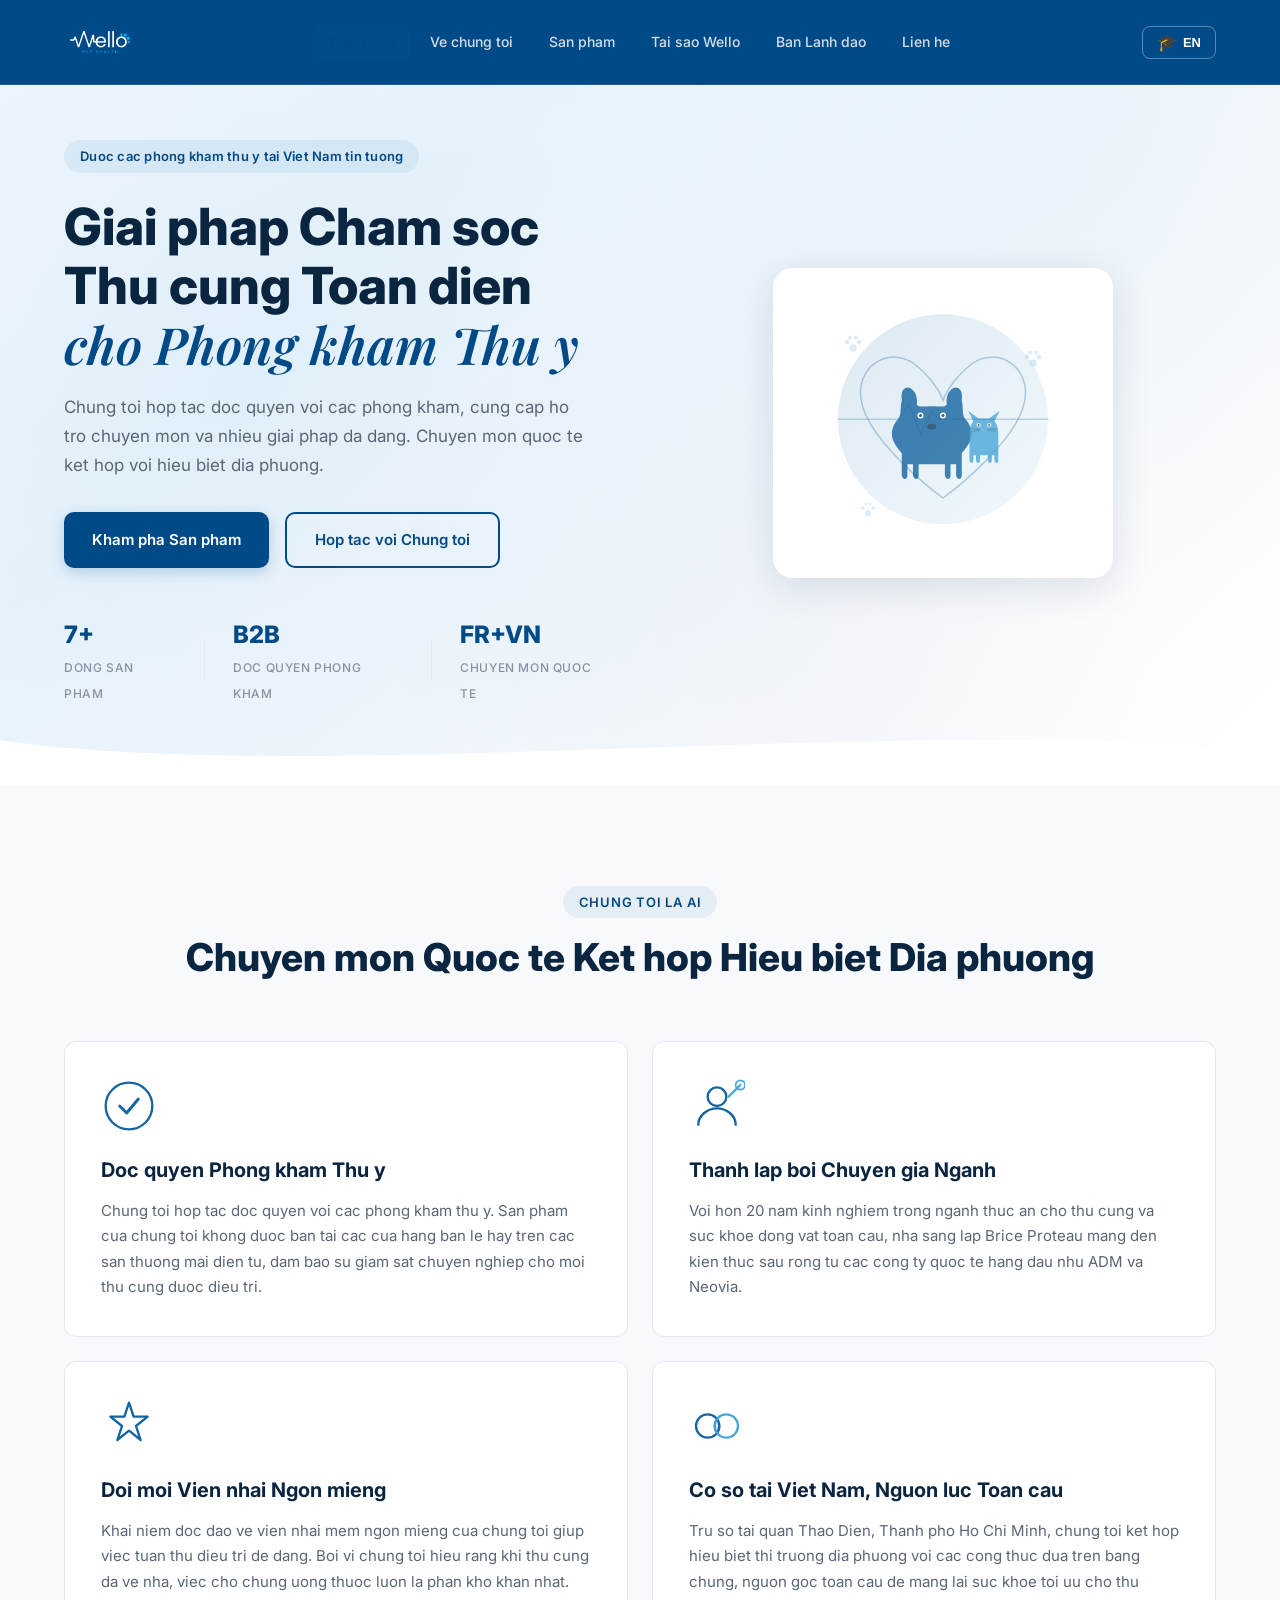
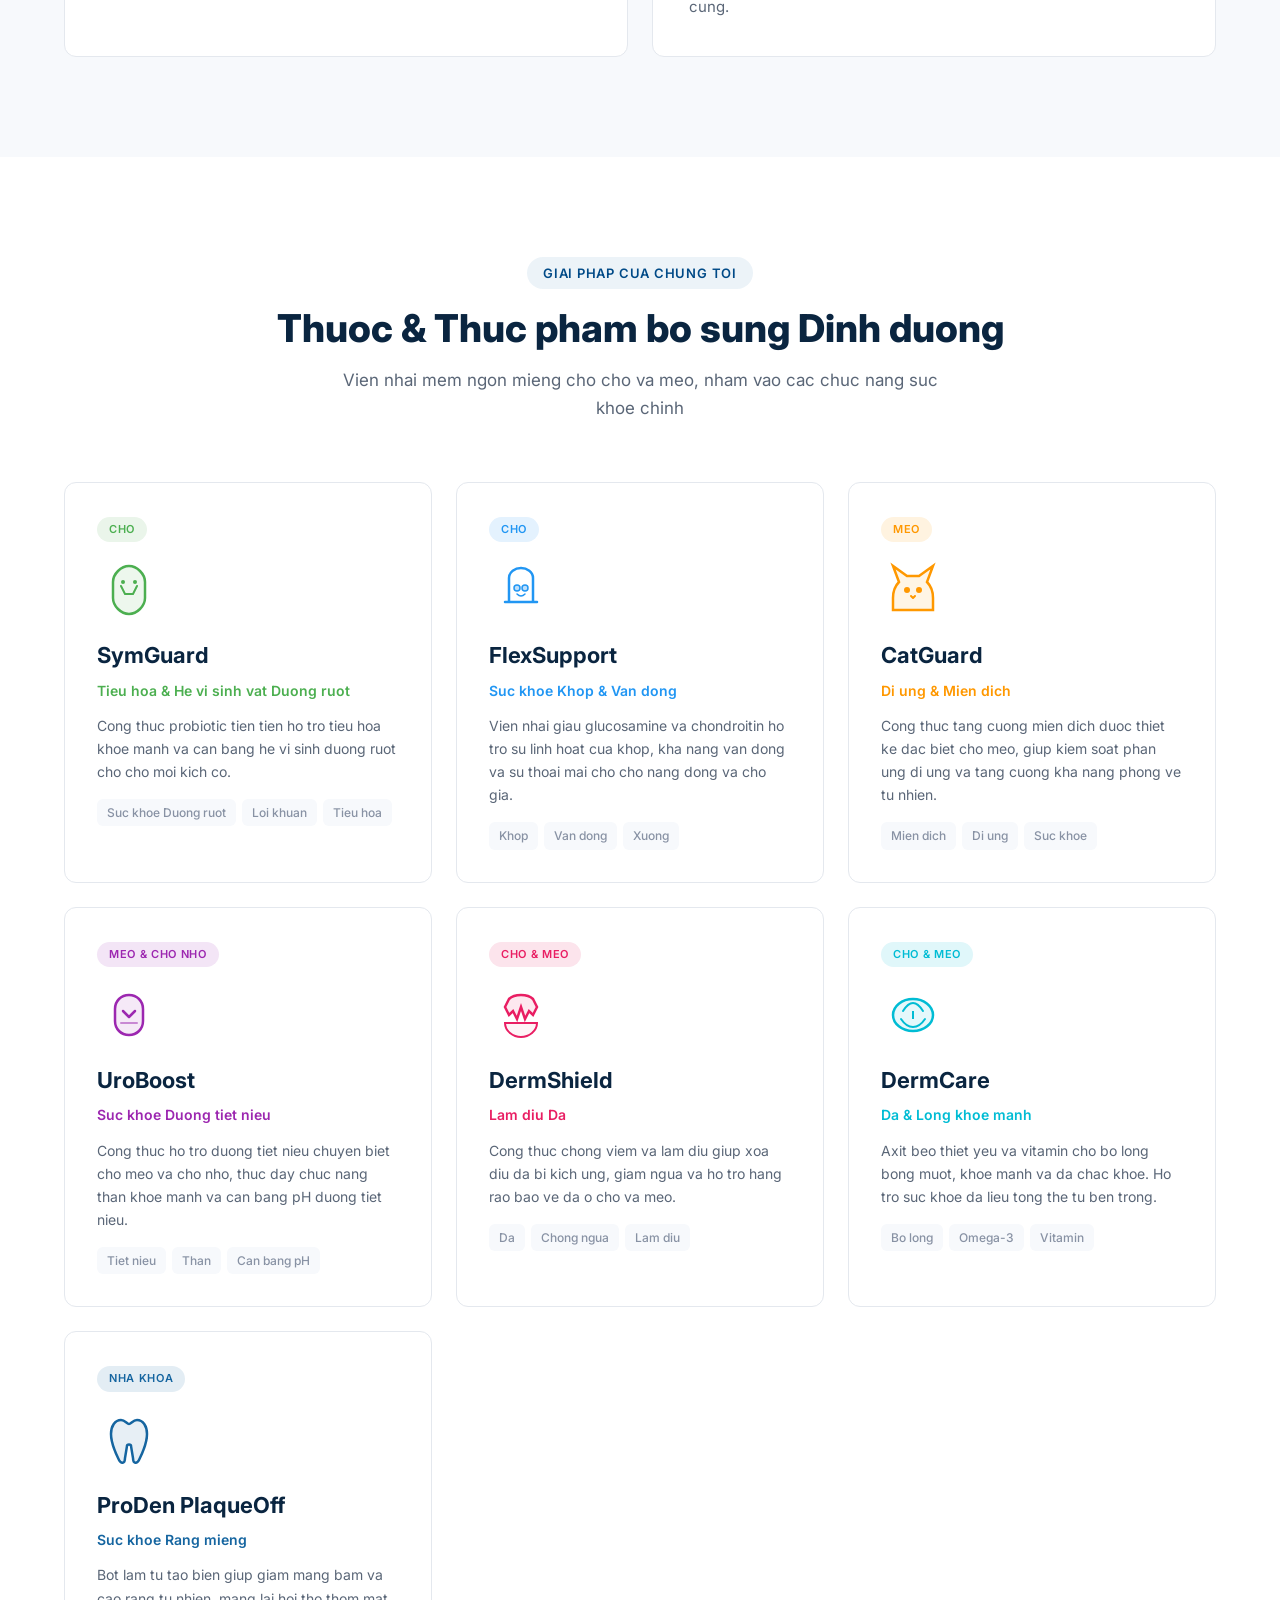
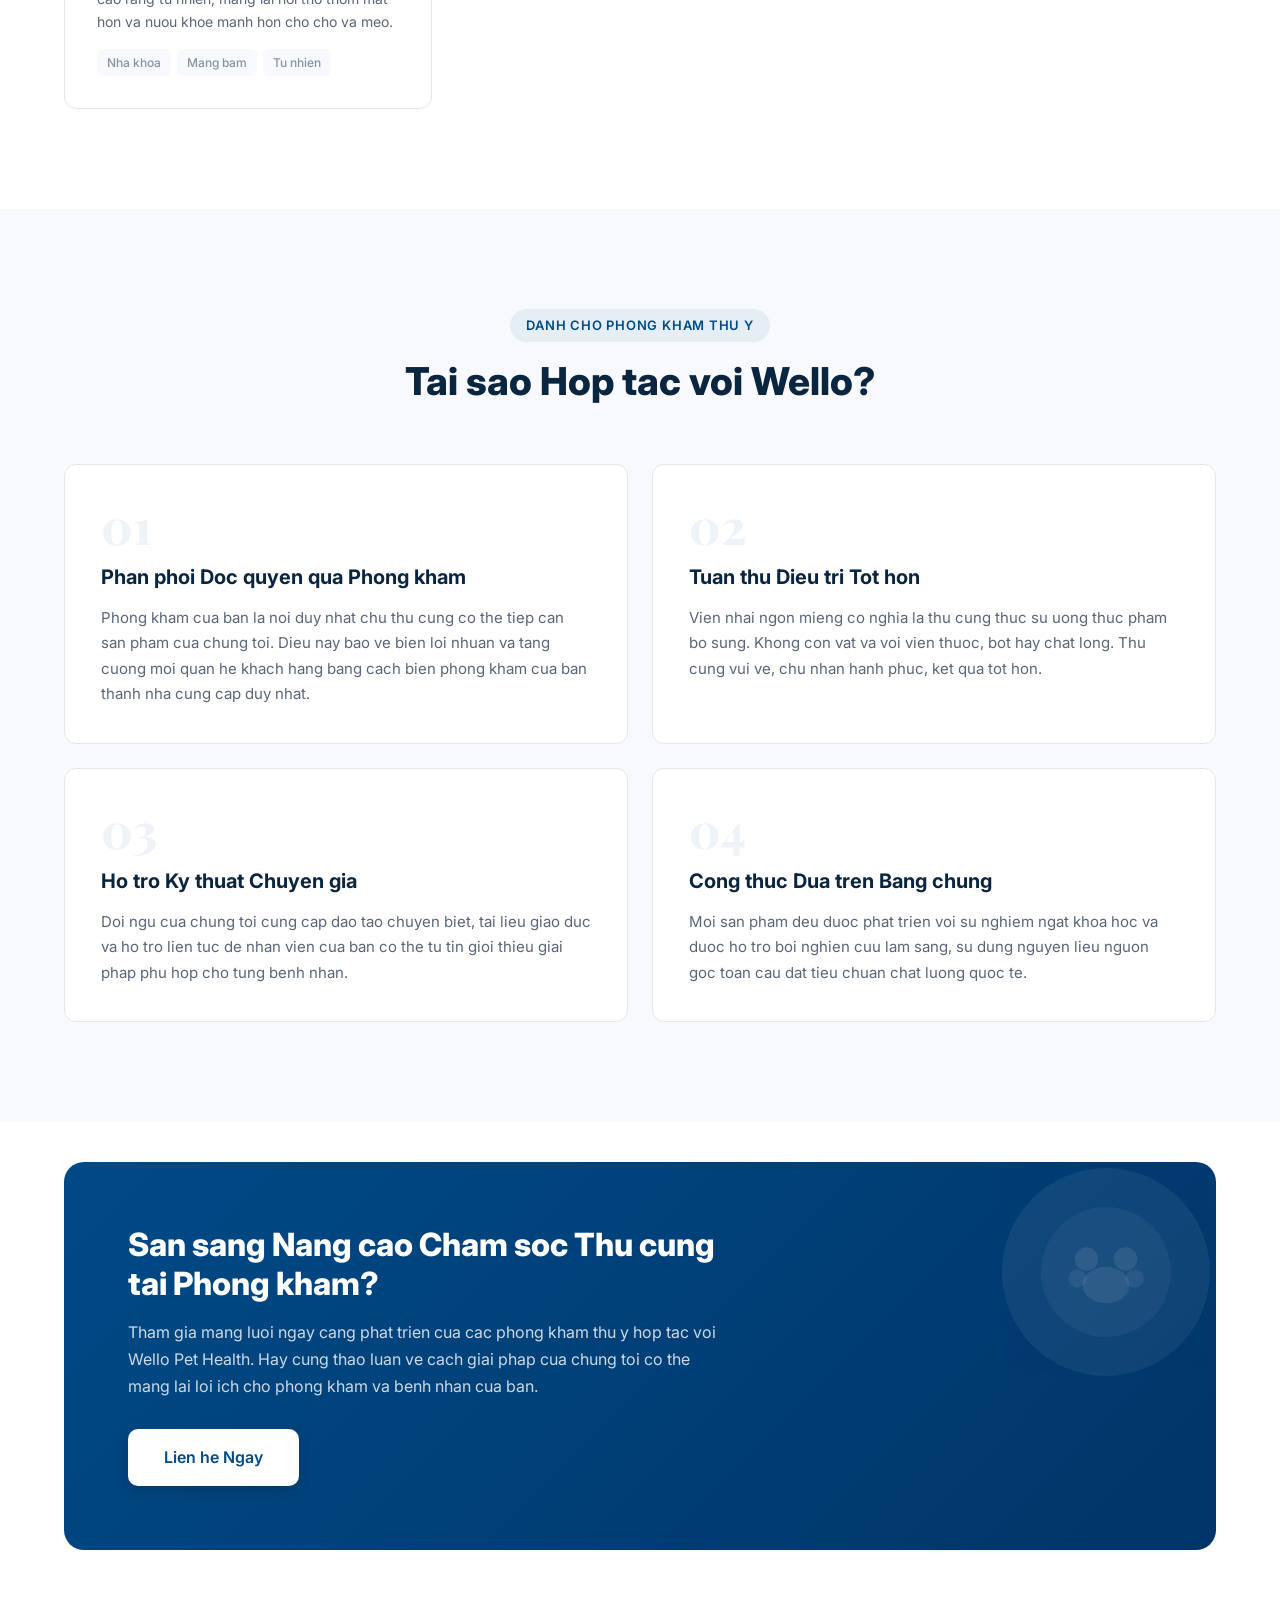
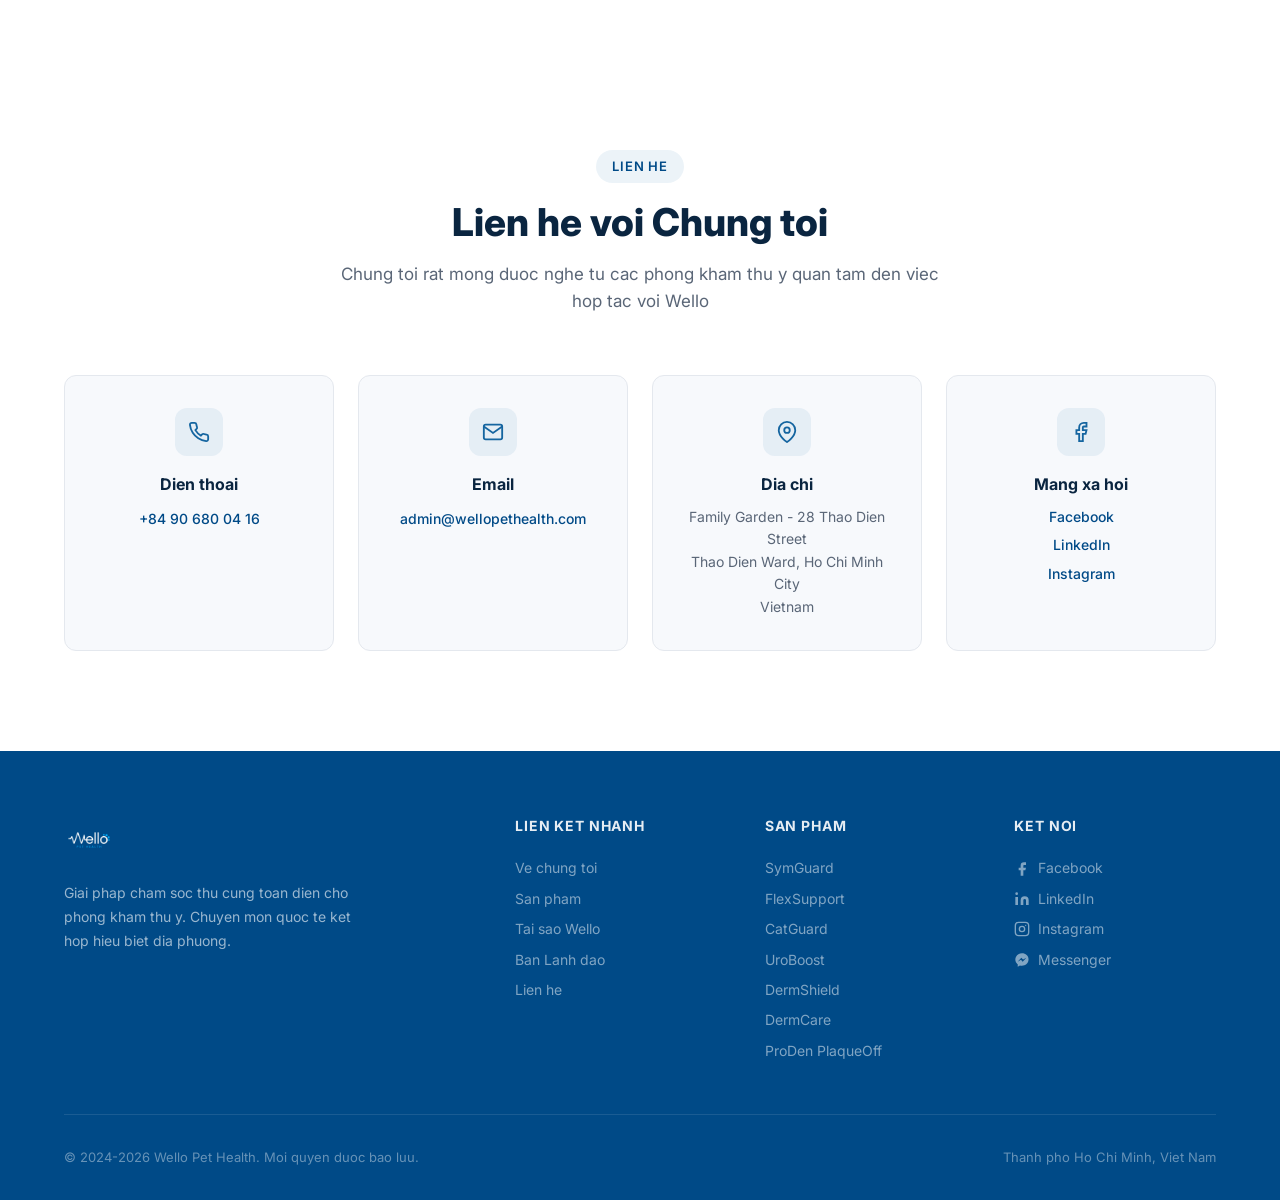
==== commit 0067aa5a: "Fix footer color cache + add social media icons in footer - Cache bust style.css with ?v=2 to force " ====
--- a/index.html
+++ b/index.html
@@ -7,7 +7,7 @@
 <meta name="description" content="Wello Pet Health partners exclusively with vet clinics, providing expert support and a wide range of pet care solutions. International expertise meets local insight.">
 <link rel="preconnect" href="https://fonts.googleapis.com">
 <link href="https://fonts.googleapis.com/css2?family=Inter:wght@300;400;500;600;700;800&family=Playfair+Display:wght@600;700&display=swap" rel="stylesheet">
-<link rel="stylesheet" href="style.css">
+<link rel="stylesheet" href="style.css?v=2">
 </head>
 <body>
 
@@ -419,11 +419,19 @@
         <a href="#products">ProDen PlaqueOff</a>
       </div>
       <div class="footer-links">
-        <h4 data-en="Connect" data-vi="Ket noi">Connect</h4>
-        <a href="https://www.facebook.com/Wellopethealth/" target="_blank">Facebook</a>
-        <a href="https://www.linkedin.com/company/wellopethealth" target="_blank">LinkedIn</a>
-        <a href="https://www.instagram.com/wellopethealth" target="_blank">Instagram</a>
-        <a href="https://m.me/Wellopethealth" target="_blank">Messenger</a>
+        <h4 data-en="Connect" data-vi="Ket noi">Ket noi</h4>
+        <a href="https://www.facebook.com/Wellopethealth/" target="_blank" class="footer-social-link">
+          <svg viewBox="0 0 24 24" fill="currentColor"><path d="M18 2h-3a5 5 0 0 0-5 5v3H7v4h3v8h4v-8h3l1-4h-4V7a1 1 0 0 1 1-1h3z"/></svg>Facebook
+        </a>
+        <a href="https://www.linkedin.com/company/wellopethealth" target="_blank" class="footer-social-link">
+          <svg viewBox="0 0 24 24" fill="currentColor"><path d="M16 8a6 6 0 0 1 6 6v7h-4v-7a2 2 0 0 0-2-2 2 2 0 0 0-2 2v7h-4v-7a6 6 0 0 1 6-6zM2 9h4v12H2z"/><circle cx="4" cy="4" r="2"/></svg>LinkedIn
+        </a>
+        <a href="https://www.instagram.com/wellopethealth" target="_blank" class="footer-social-link">
+          <svg viewBox="0 0 24 24" fill="none" stroke="currentColor" stroke-width="2"><rect x="2" y="2" width="20" height="20" rx="5" ry="5"/><circle cx="12" cy="12" r="4"/><circle cx="17.5" cy="6.5" r="1" fill="currentColor" stroke="none"/></svg>Instagram
+        </a>
+        <a href="https://m.me/Wellopethealth" target="_blank" class="footer-social-link">
+          <svg viewBox="0 0 24 24" fill="currentColor"><path d="M12 2C6.477 2 2 6.145 2 11.243c0 2.906 1.404 5.503 3.6 7.21V22l3.37-1.85c.9.25 1.853.384 2.83.384 5.523 0 10-4.144 10-9.291C22 6.145 17.523 2 12 2zm1.04 12.5l-2.55-2.72-4.98 2.72 5.477-5.813 2.613 2.72 4.923-2.72-5.483 5.813z"/></svg>Messenger
+        </a>
       </div>
     </div>
     <div class="footer-bottom">
--- a/style.css
+++ b/style.css
@@ -52,14 +52,14 @@
 }
 .nav-container {
   display: flex; align-items: center; justify-content: space-between;
-  height: 72px;
+  height: 84px;
 }
 .nav-logo { display: flex; align-items: center; }
 .logo-svg {
-  height: 38px; width: auto; color: white;
+  height: 44px; width: auto; color: white;
 }
 .logo-img {
-  height: 52px; width: auto; display: block;
+  height: 72px; width: auto; display: block;
 }
 .nav-links {
   display: flex; gap: 4px; align-items: center;
@@ -405,7 +405,7 @@
 
 /* ============ FOOTER ============ */
 .footer {
-  background: var(--bg-dark); color: white; padding: 64px 0 32px;
+  background: var(--primary); color: white; padding: 64px 0 32px;
 }
 .footer-content {
   display: grid; grid-template-columns: 2fr 1fr 1fr 1fr; gap: 48px;
@@ -428,6 +428,12 @@
   padding: 4px 0; transition: var(--transition);
 }
 .footer-links a:hover { color: var(--accent); }
+.footer-social-link {
+  display: flex !important; align-items: center; gap: 8px;
+}
+.footer-social-link svg {
+  width: 16px; height: 16px; flex-shrink: 0;
+}
 .footer-bottom {
   display: flex; justify-content: space-between; align-items: center;
   padding-top: 32px; border-top: 1px solid rgba(255,255,255,0.1);
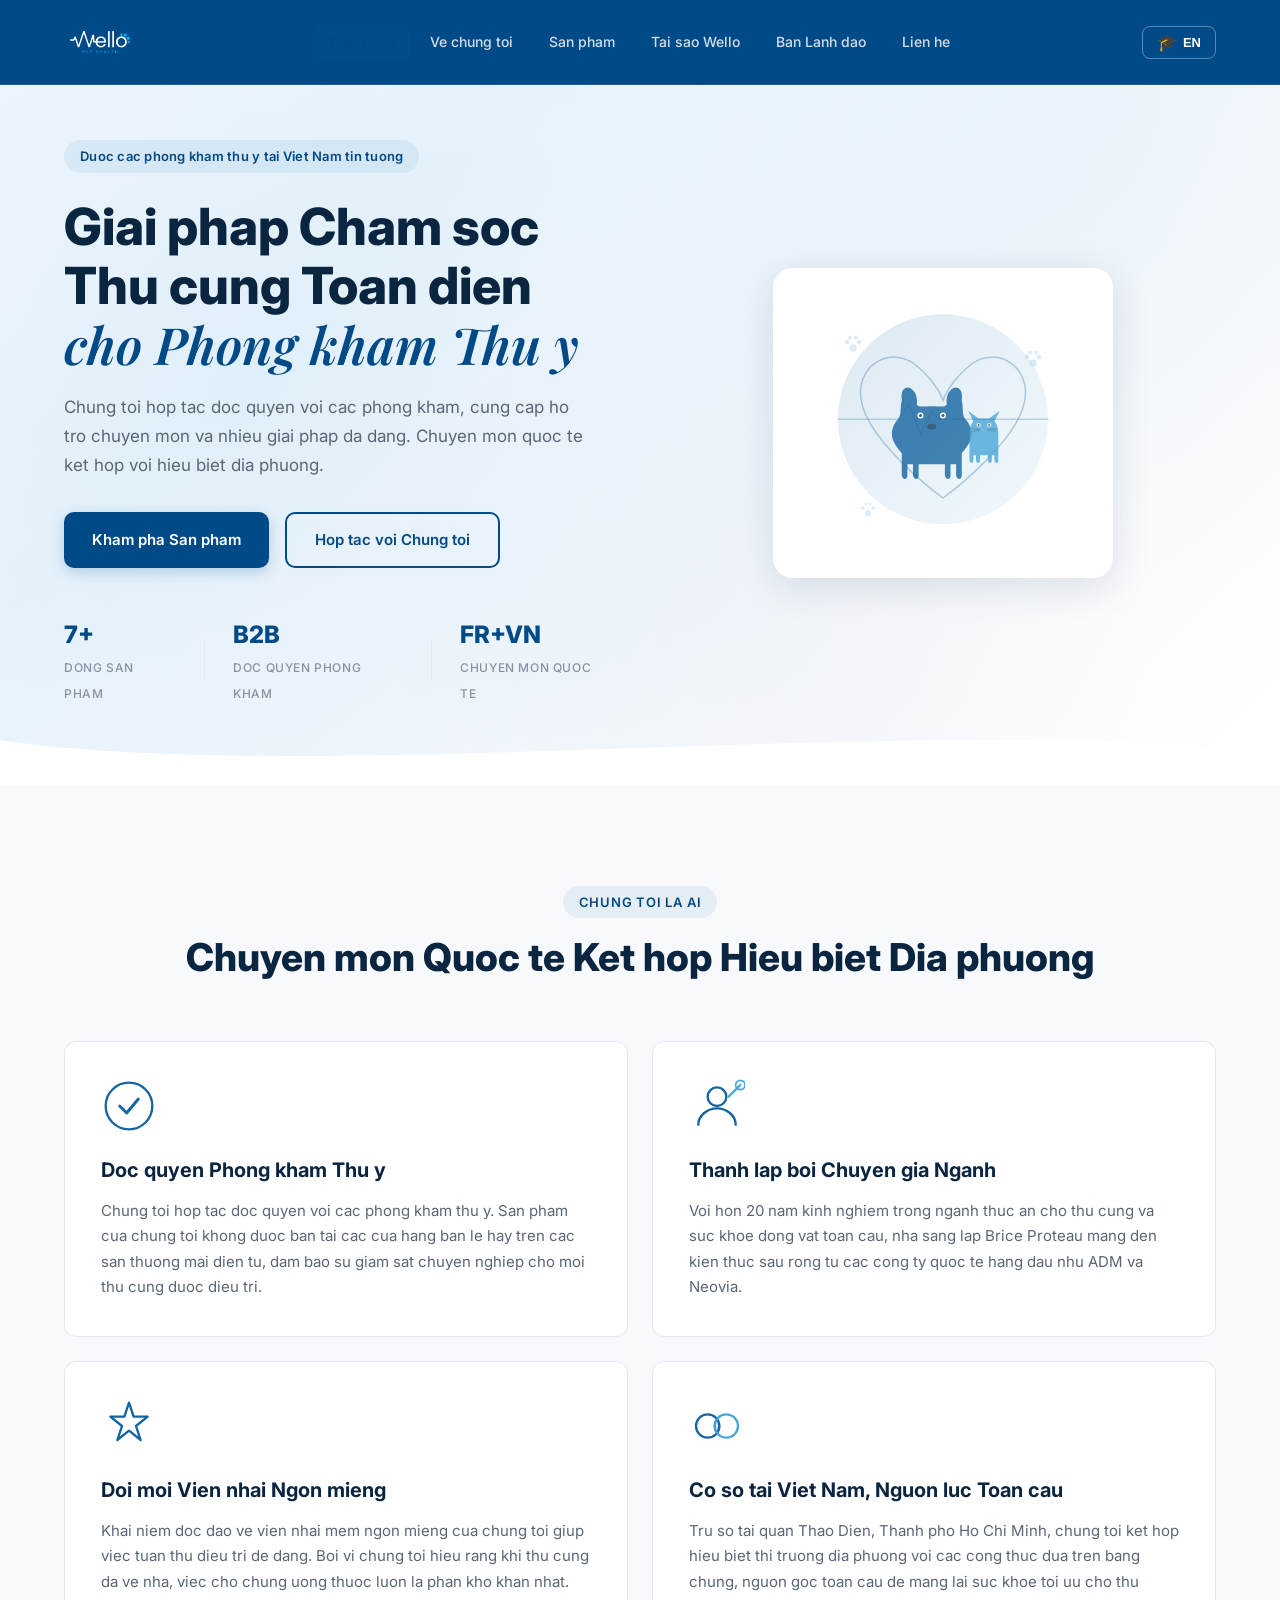
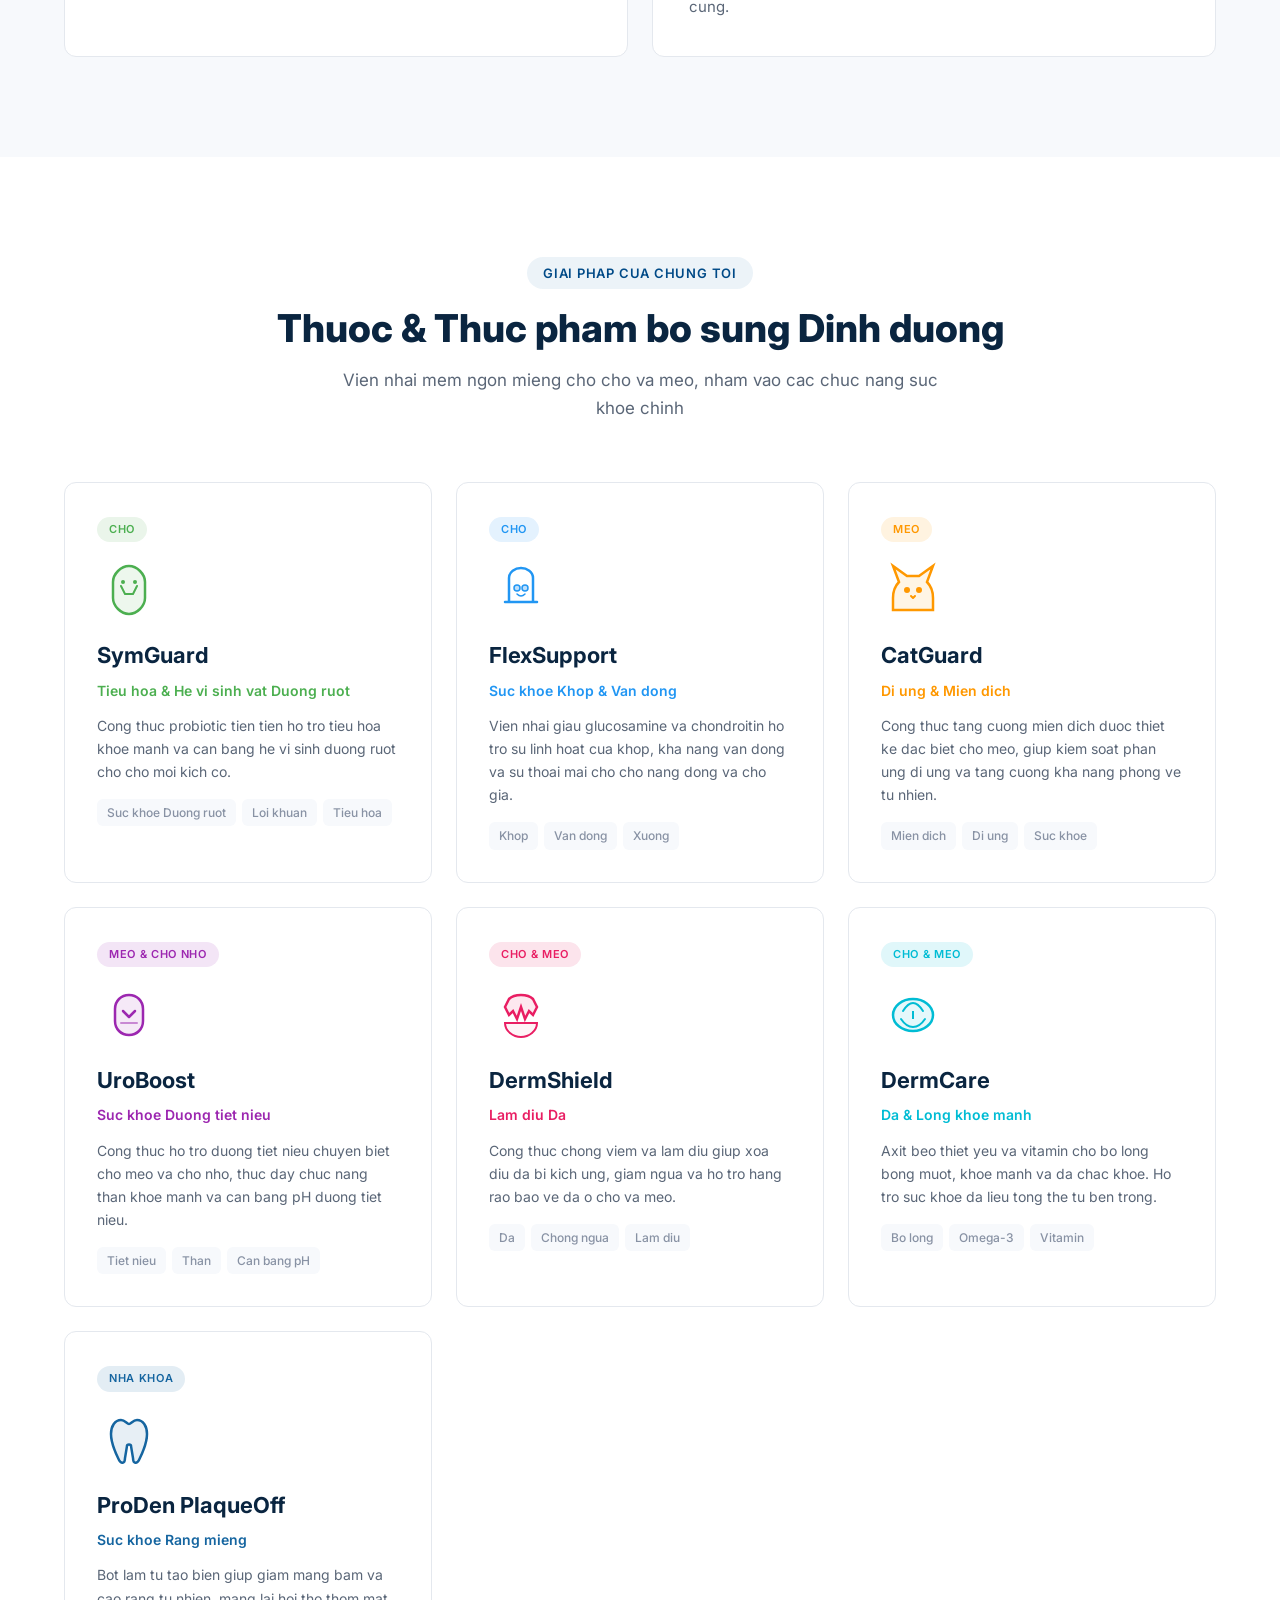
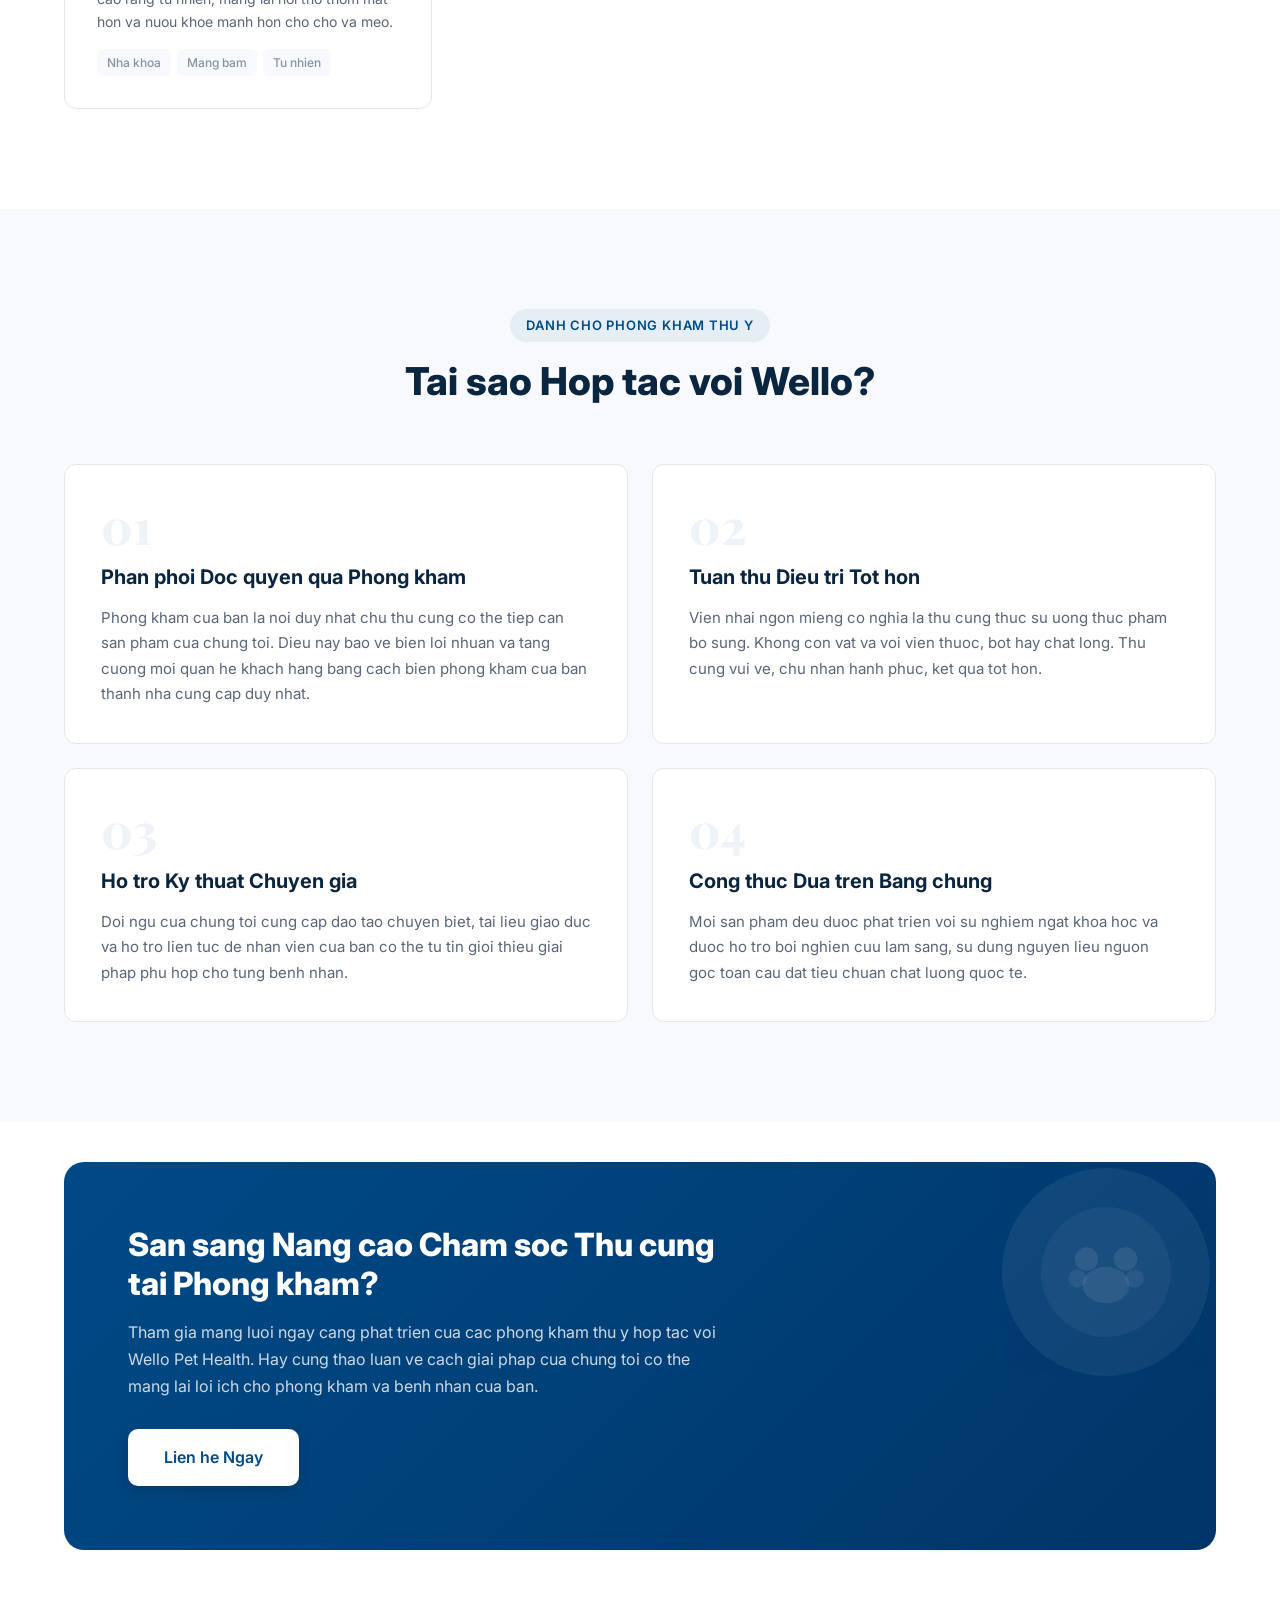
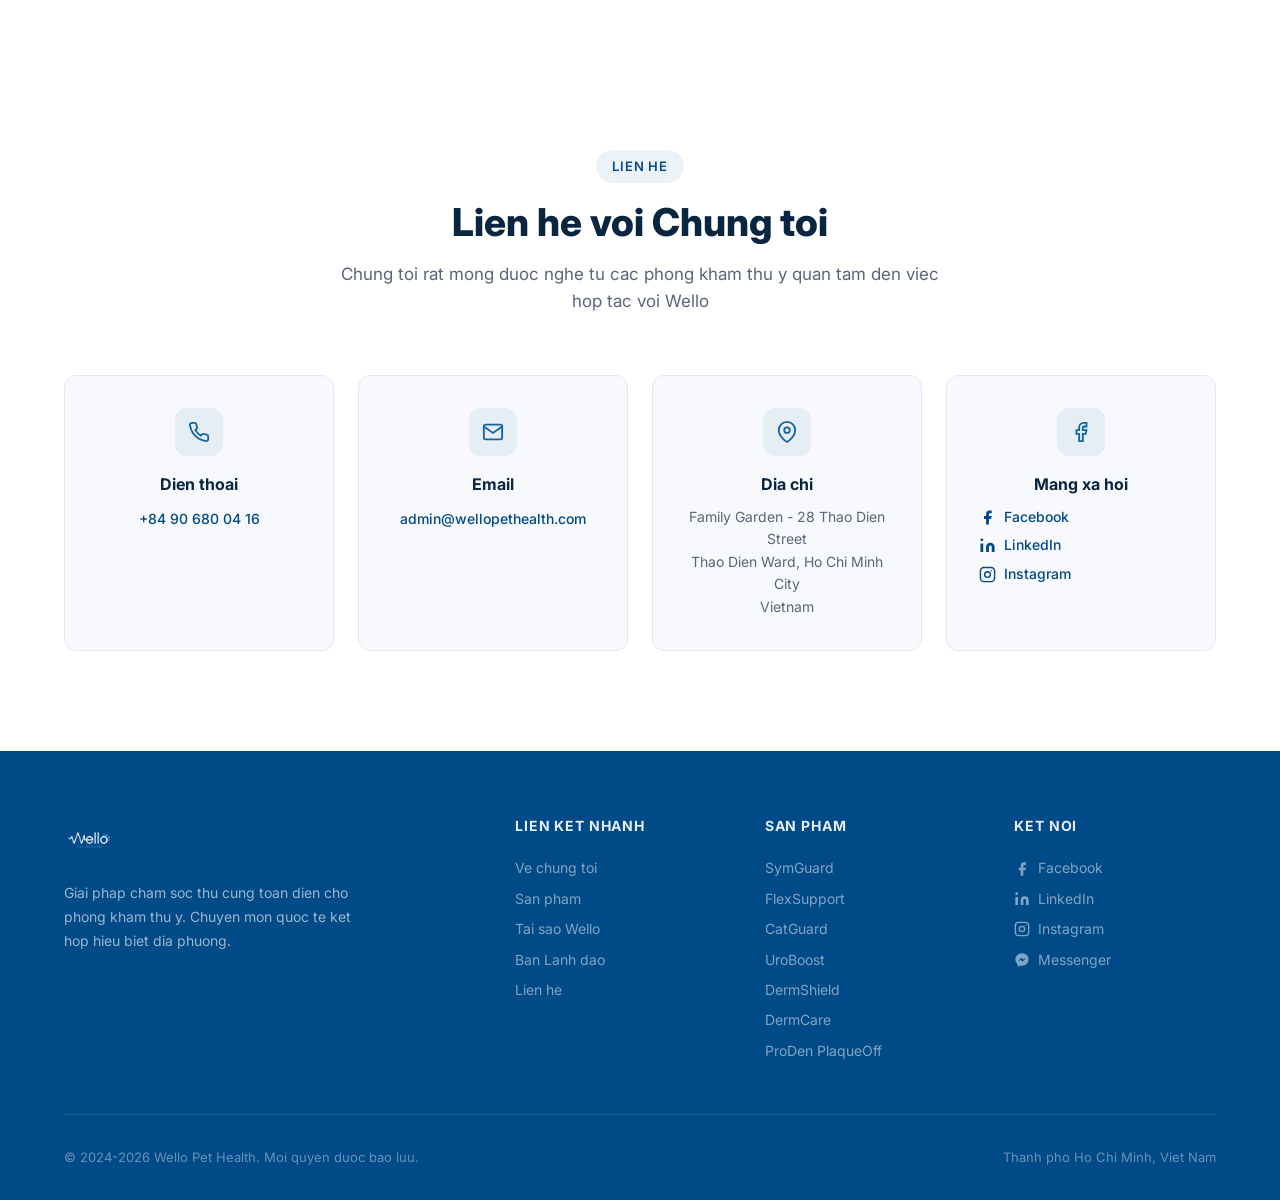
==== commit a06e029a: "Add social media icons in contact section (Mang xa hoi) Co-Authored-By: Claude Sonnet 4.6 <noreply@a" ====
--- a/index.html
+++ b/index.html
@@ -381,11 +381,17 @@
         <div class="contact-icon">
           <svg viewBox="0 0 24 24" fill="none" stroke="#1565A0" stroke-width="2"><path d="M18 2h-3a5 5 0 00-5 5v3H7v4h3v8h4v-8h3l1-4h-4V7a1 1 0 011-1h3z"/></svg>
         </div>
-        <h3 data-en="Social" data-vi="Mang xa hoi">Social</h3>
+        <h3 data-en="Social" data-vi="Mang xa hoi">Mang xa hoi</h3>
         <div class="social-links">
-          <a href="https://www.facebook.com/Wellopethealth/" target="_blank" rel="noopener">Facebook</a>
-          <a href="https://www.linkedin.com/company/wellopethealth" target="_blank" rel="noopener">LinkedIn</a>
-          <a href="https://www.instagram.com/wellopethealth" target="_blank" rel="noopener">Instagram</a>
+          <a href="https://www.facebook.com/Wellopethealth/" target="_blank" rel="noopener" class="contact-social-link">
+            <svg viewBox="0 0 24 24" fill="currentColor"><path d="M18 2h-3a5 5 0 0 0-5 5v3H7v4h3v8h4v-8h3l1-4h-4V7a1 1 0 0 1 1-1h3z"/></svg>Facebook
+          </a>
+          <a href="https://www.linkedin.com/company/wellopethealth" target="_blank" rel="noopener" class="contact-social-link">
+            <svg viewBox="0 0 24 24" fill="currentColor"><path d="M16 8a6 6 0 0 1 6 6v7h-4v-7a2 2 0 0 0-2-2 2 2 0 0 0-2 2v7h-4v-7a6 6 0 0 1 6-6zM2 9h4v12H2z"/><circle cx="4" cy="4" r="2"/></svg>LinkedIn
+          </a>
+          <a href="https://www.instagram.com/wellopethealth" target="_blank" rel="noopener" class="contact-social-link">
+            <svg viewBox="0 0 24 24" fill="none" stroke="currentColor" stroke-width="2"><rect x="2" y="2" width="20" height="20" rx="5" ry="5"/><circle cx="12" cy="12" r="4"/><circle cx="17.5" cy="6.5" r="1" fill="currentColor" stroke="none"/></svg>Instagram
+          </a>
         </div>
       </div>
     </div>
--- a/style.css
+++ b/style.css
@@ -401,6 +401,12 @@
 }
 .social-links a {
   color: var(--primary); font-size: 14px; font-weight: 500;
+}
+.contact-social-link {
+  display: flex !important; align-items: center; gap: 8px;
+}
+.contact-social-link svg {
+  width: 17px; height: 17px; flex-shrink: 0;
 }
 
 /* ============ FOOTER ============ */
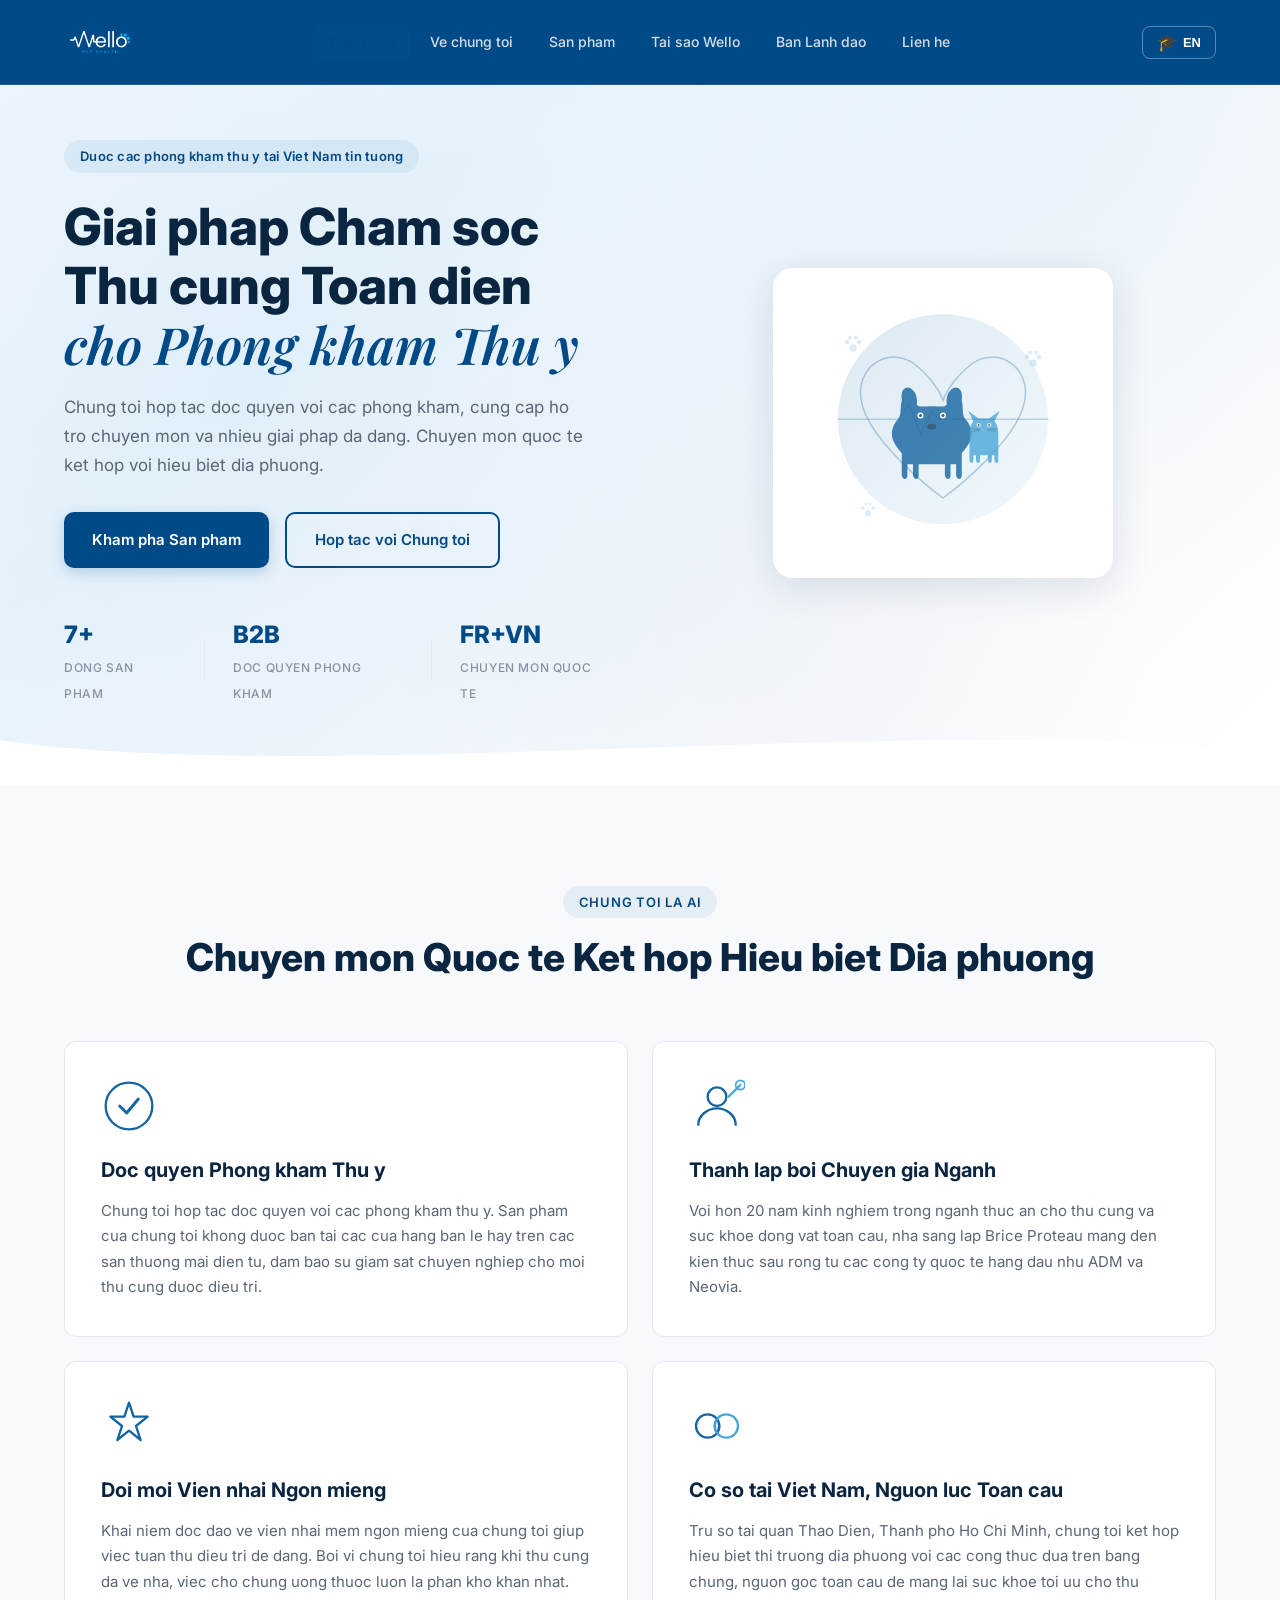
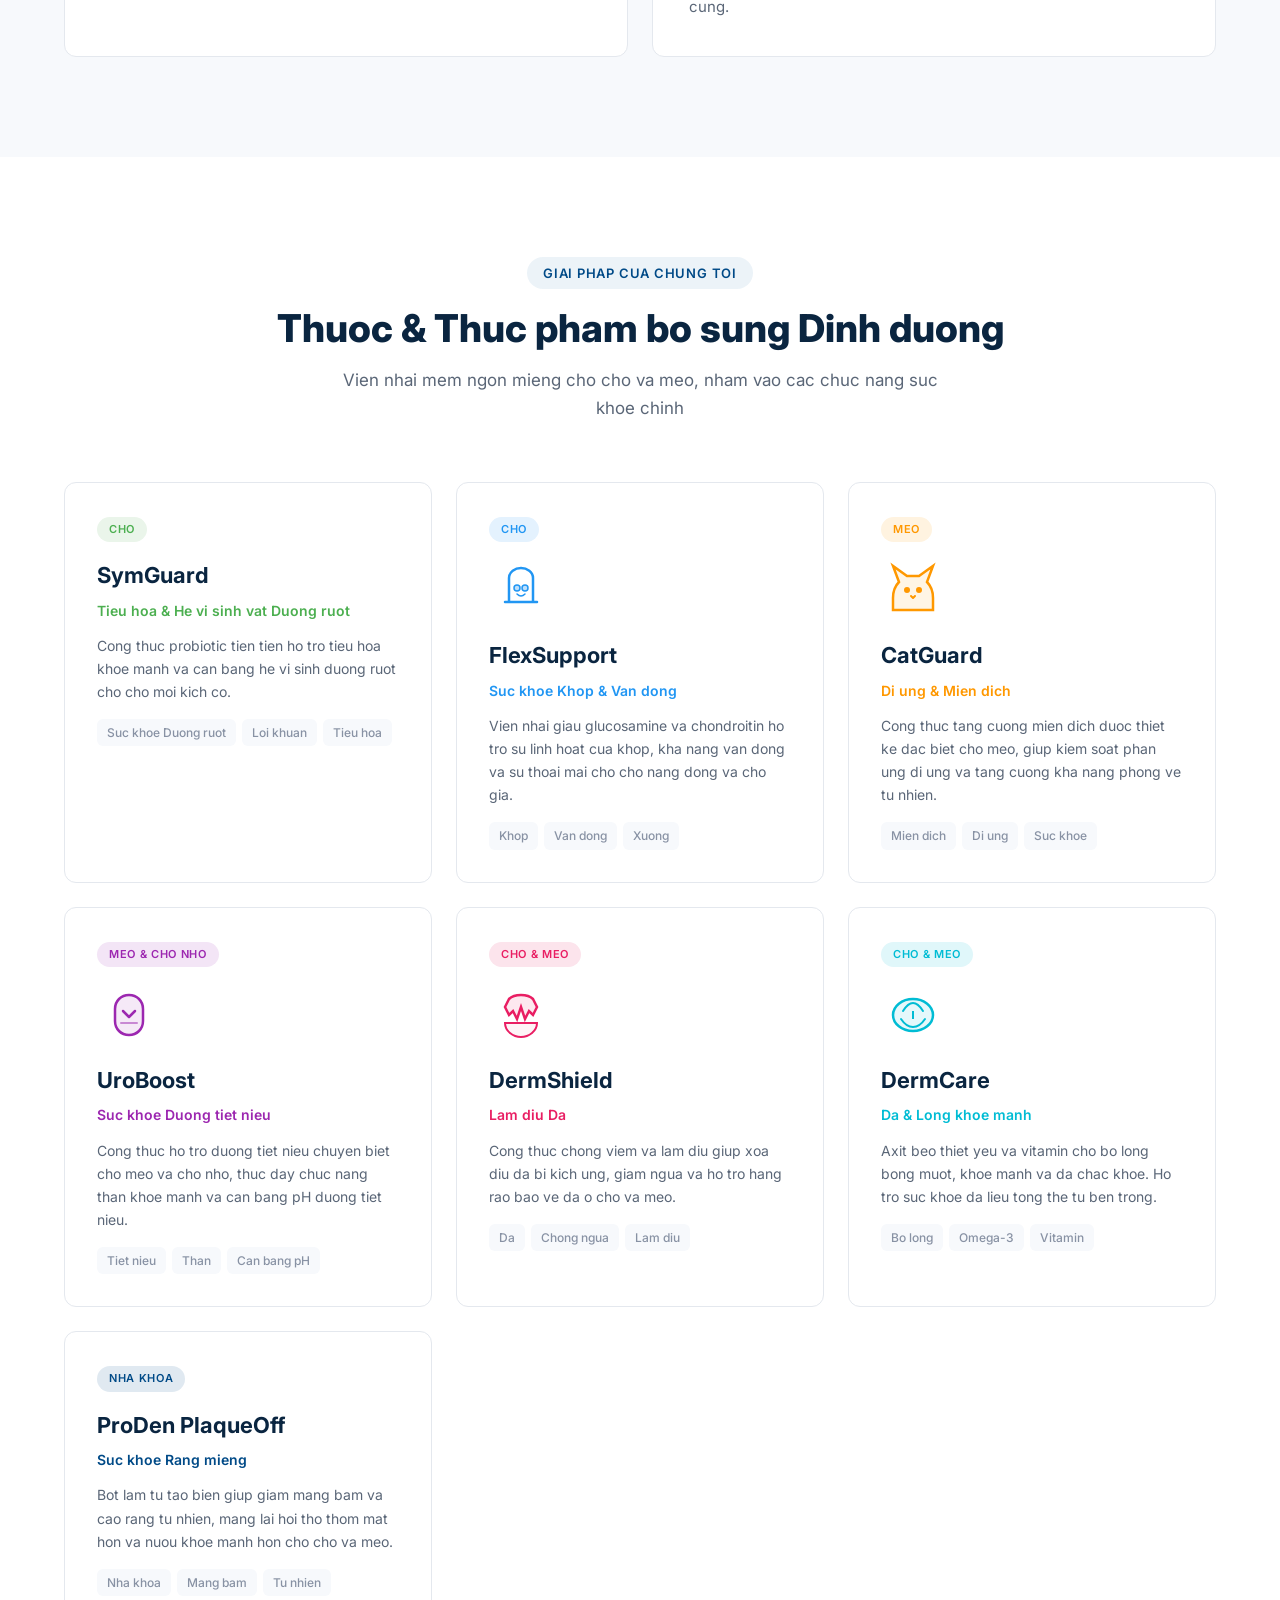
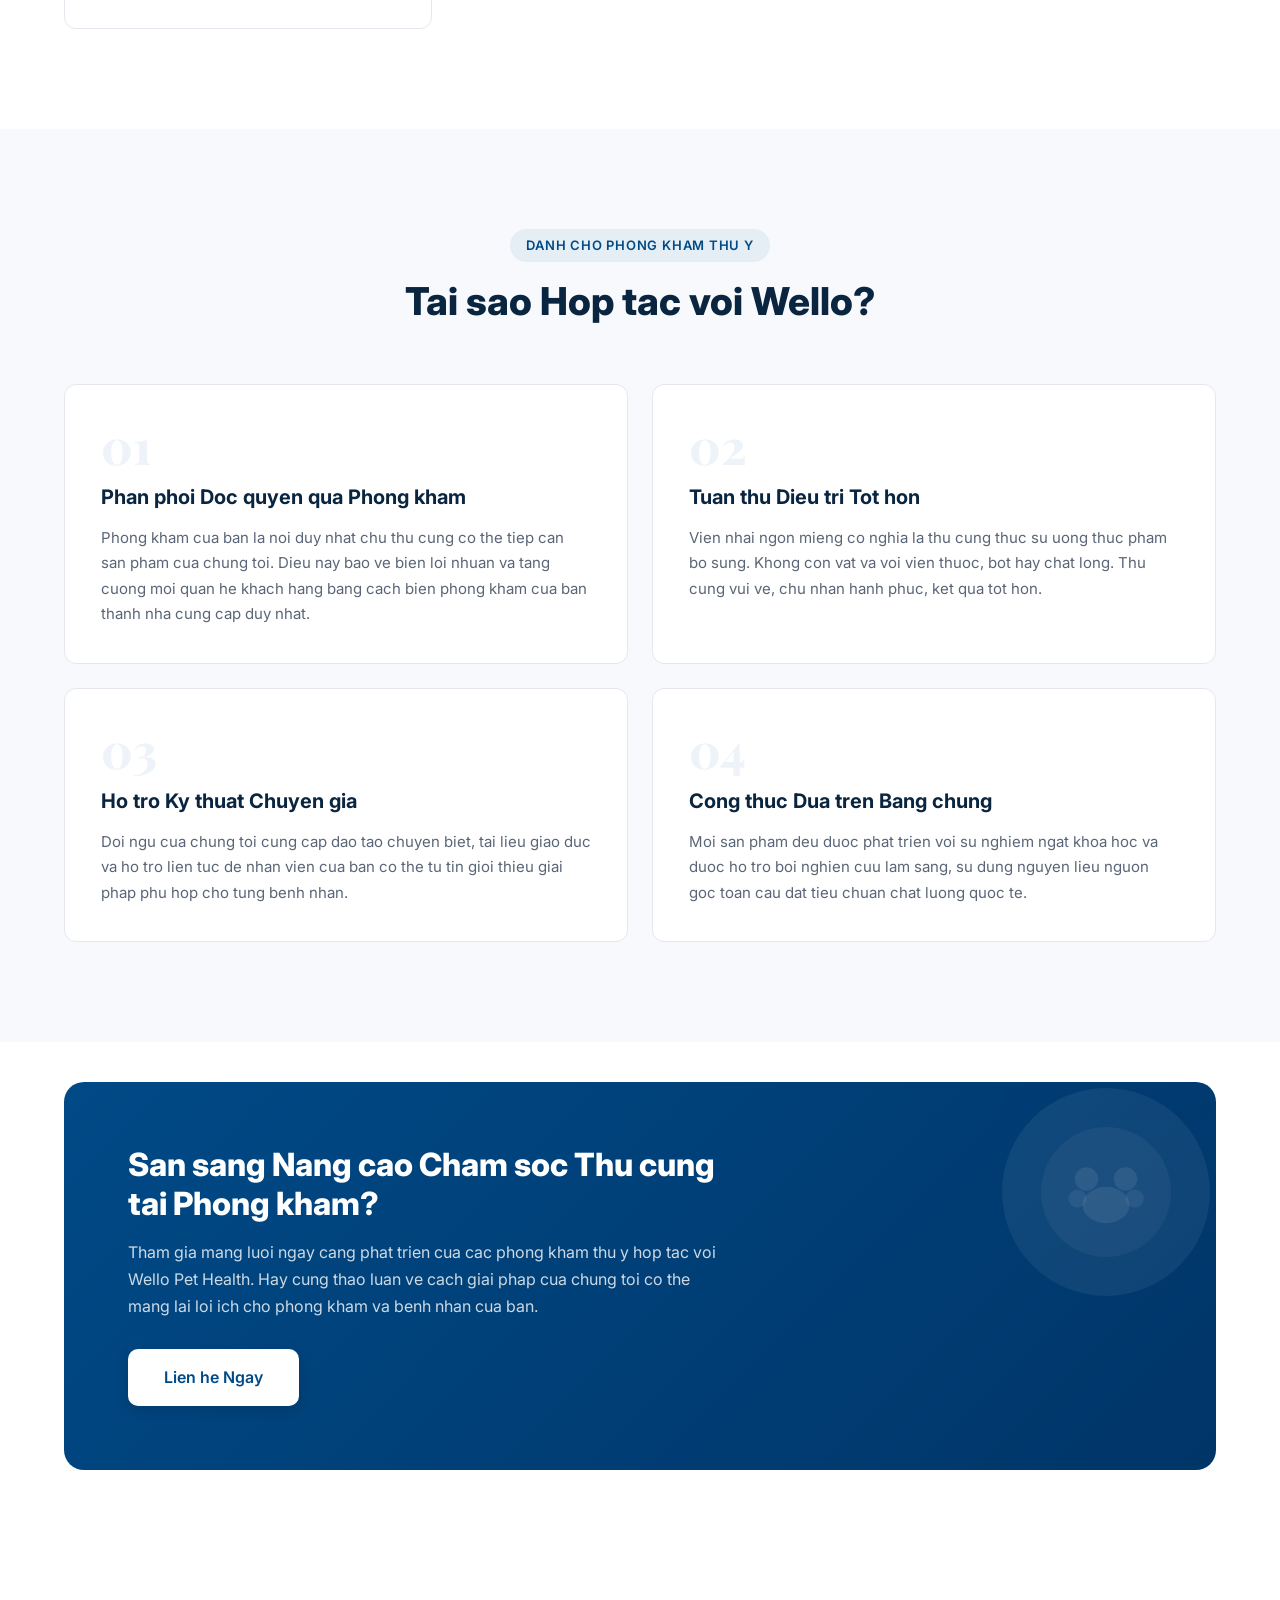
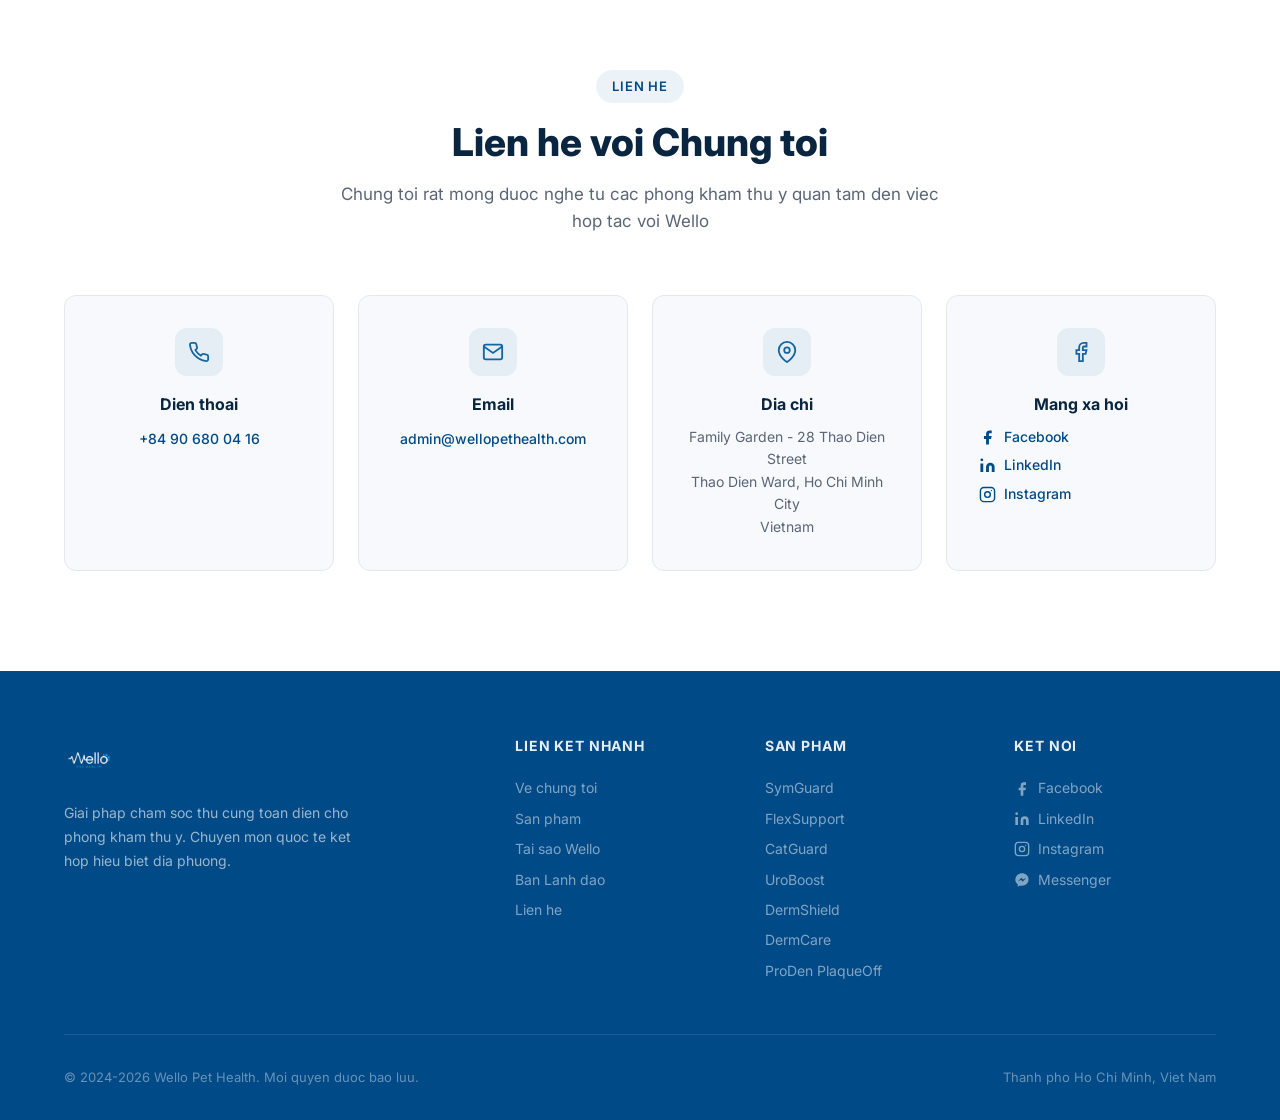
==== commit 74d70d8a: "Add product images for SymGuard and PlaqueOff (test with 2 products) Co-Authored-By: Claude Sonnet 4" ====
--- a/index.html
+++ b/index.html
@@ -183,8 +183,8 @@
 
       <div class="product-card" style="--card-accent:#4CAF50">
         <div class="product-badge" data-en="Dogs" data-vi="Cho">Dogs</div>
-        <div class="product-icon">
-          <svg viewBox="0 0 64 64" fill="none"><path d="M32 8 C24 8 16 16 16 24 L16 40 C16 48 24 56 32 56 C40 56 48 48 48 40 L48 24 C48 16 40 8 32 8Z" stroke="#4CAF50" stroke-width="2.5" fill="#4CAF50" fill-opacity="0.1"/><path d="M24 28 L28 36 L36 36 L40 28" stroke="#4CAF50" stroke-width="2" stroke-linecap="round" stroke-linejoin="round"/><circle cx="26" cy="24" r="2" fill="#4CAF50"/><circle cx="38" cy="24" r="2" fill="#4CAF50"/></svg>
+        <div class="product-img-wrap">
+          <img src="images/product-symguard.jpg" alt="SymGuard" onerror="this.parentElement.style.display='none'">
         </div>
         <h3>SymGuard</h3>
         <p class="product-target" data-en="Digestion & Gut Microbiome" data-vi="Tieu hoa & He vi sinh vat Duong ruot">Digestion & Gut Microbiome</p>
@@ -271,10 +271,10 @@
         </div>
       </div>
 
-      <div class="product-card product-card-dental" style="--card-accent:#1565A0">
+      <div class="product-card product-card-dental" style="--card-accent:#004a87">
         <div class="product-badge" data-en="Dental" data-vi="Nha khoa">Dental</div>
-        <div class="product-icon">
-          <svg viewBox="0 0 64 64" fill="none"><path d="M24 12 C18 12 14 18 14 26 C14 34 18 44 22 52 C24 56 28 56 28 50 L30 38 C30 36 34 36 34 38 L36 50 C36 56 40 56 42 52 C46 44 50 34 50 26 C50 18 46 12 40 12 C36 12 34 16 32 16 C30 16 28 12 24 12Z" stroke="#1565A0" stroke-width="2.5" fill="#1565A0" fill-opacity="0.1"/></svg>
+        <div class="product-img-wrap">
+          <img src="images/product-plaqueoff.jpg" alt="ProDen PlaqueOff" onerror="this.parentElement.style.display='none'">
         </div>
         <h3>ProDen PlaqueOff</h3>
         <p class="product-target" data-en="Dental & Oral Health" data-vi="Suc khoe Rang mieng">Dental & Oral Health</p>
--- a/style.css
+++ b/style.css
@@ -287,6 +287,22 @@
   width: 64px; height: 64px; margin-bottom: 16px;
 }
 .product-icon svg { width: 100%; height: 100%; }
+.product-img-wrap {
+  width: 100%; height: 180px;
+  margin-bottom: 20px;
+  border-radius: 10px;
+  overflow: hidden;
+  background: var(--bg-alt);
+  display: flex; align-items: center; justify-content: center;
+}
+.product-img-wrap img {
+  width: 100%; height: 100%;
+  object-fit: cover; object-position: center;
+  transition: transform 0.4s ease;
+}
+.product-card:hover .product-img-wrap img {
+  transform: scale(1.04);
+}
 .product-card h3 {
   font-size: 22px; font-weight: 700; margin-bottom: 6px; color: var(--bg-dark);
 }
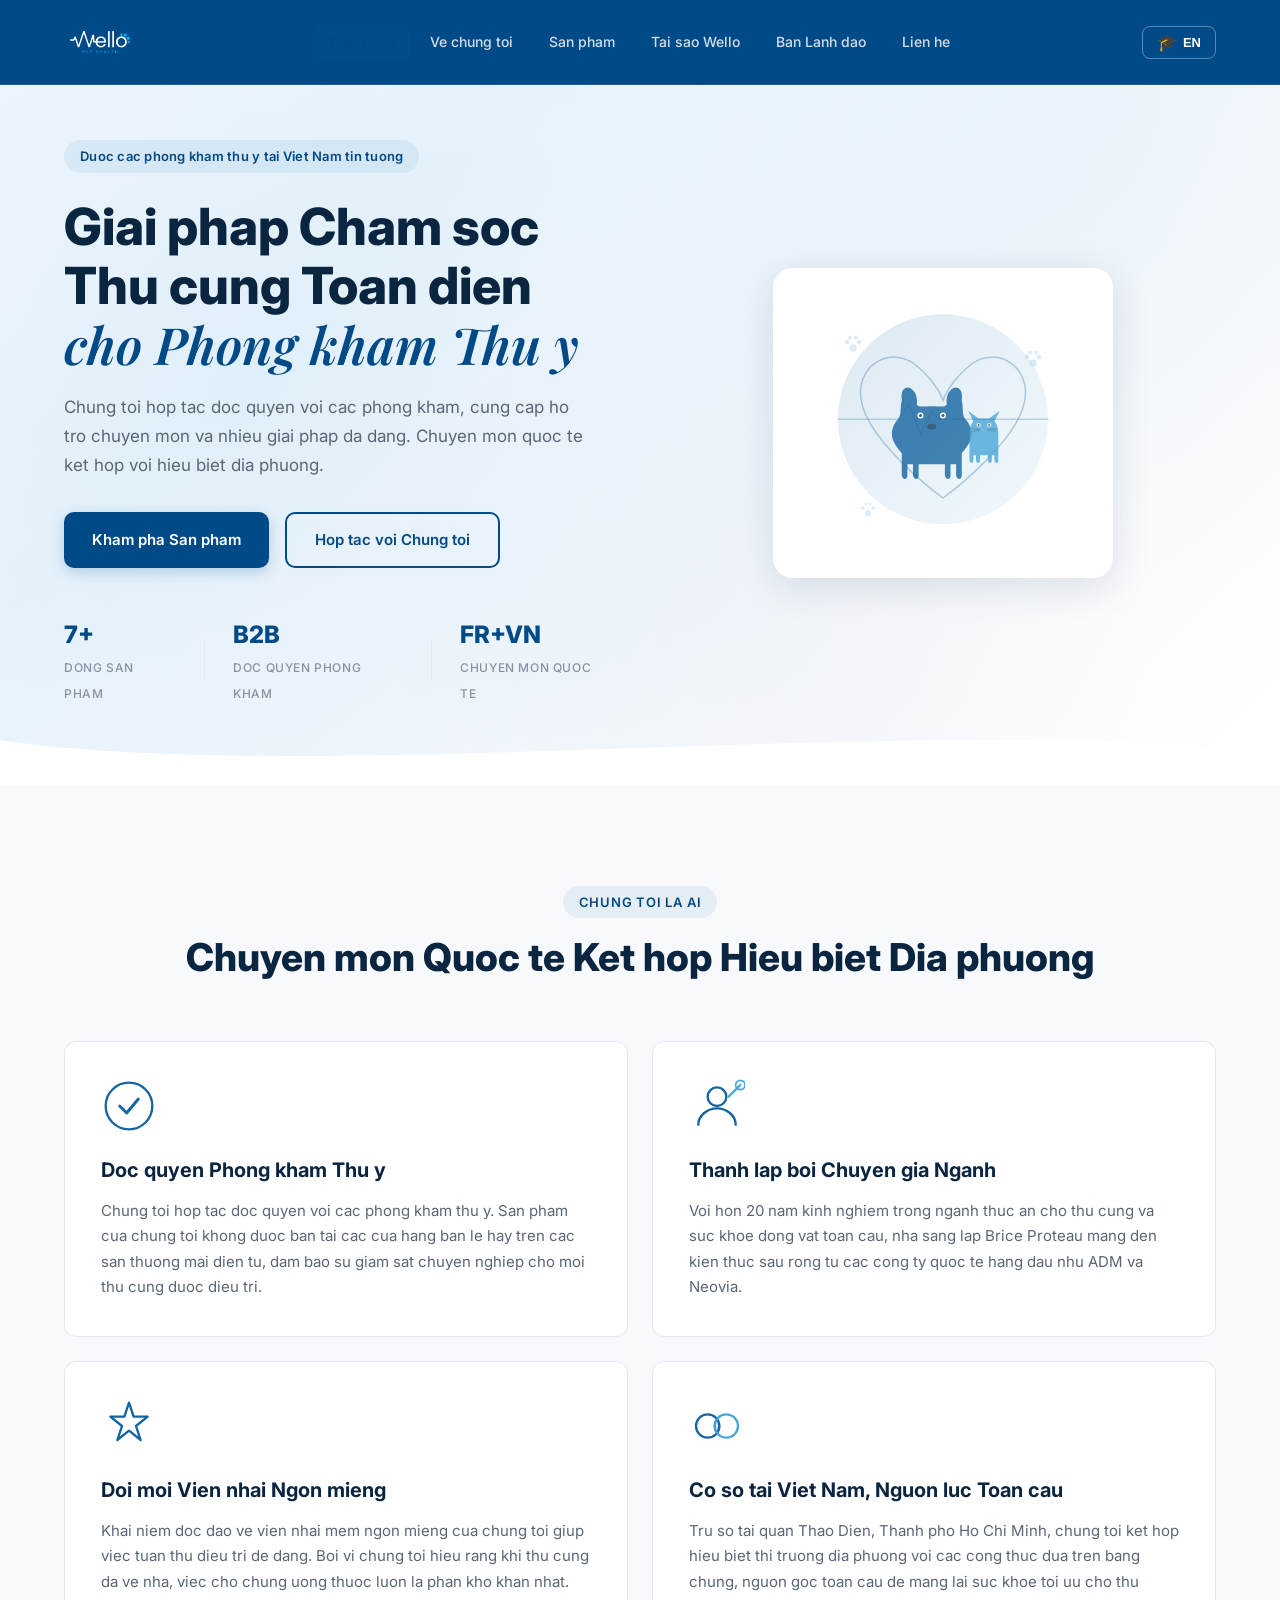
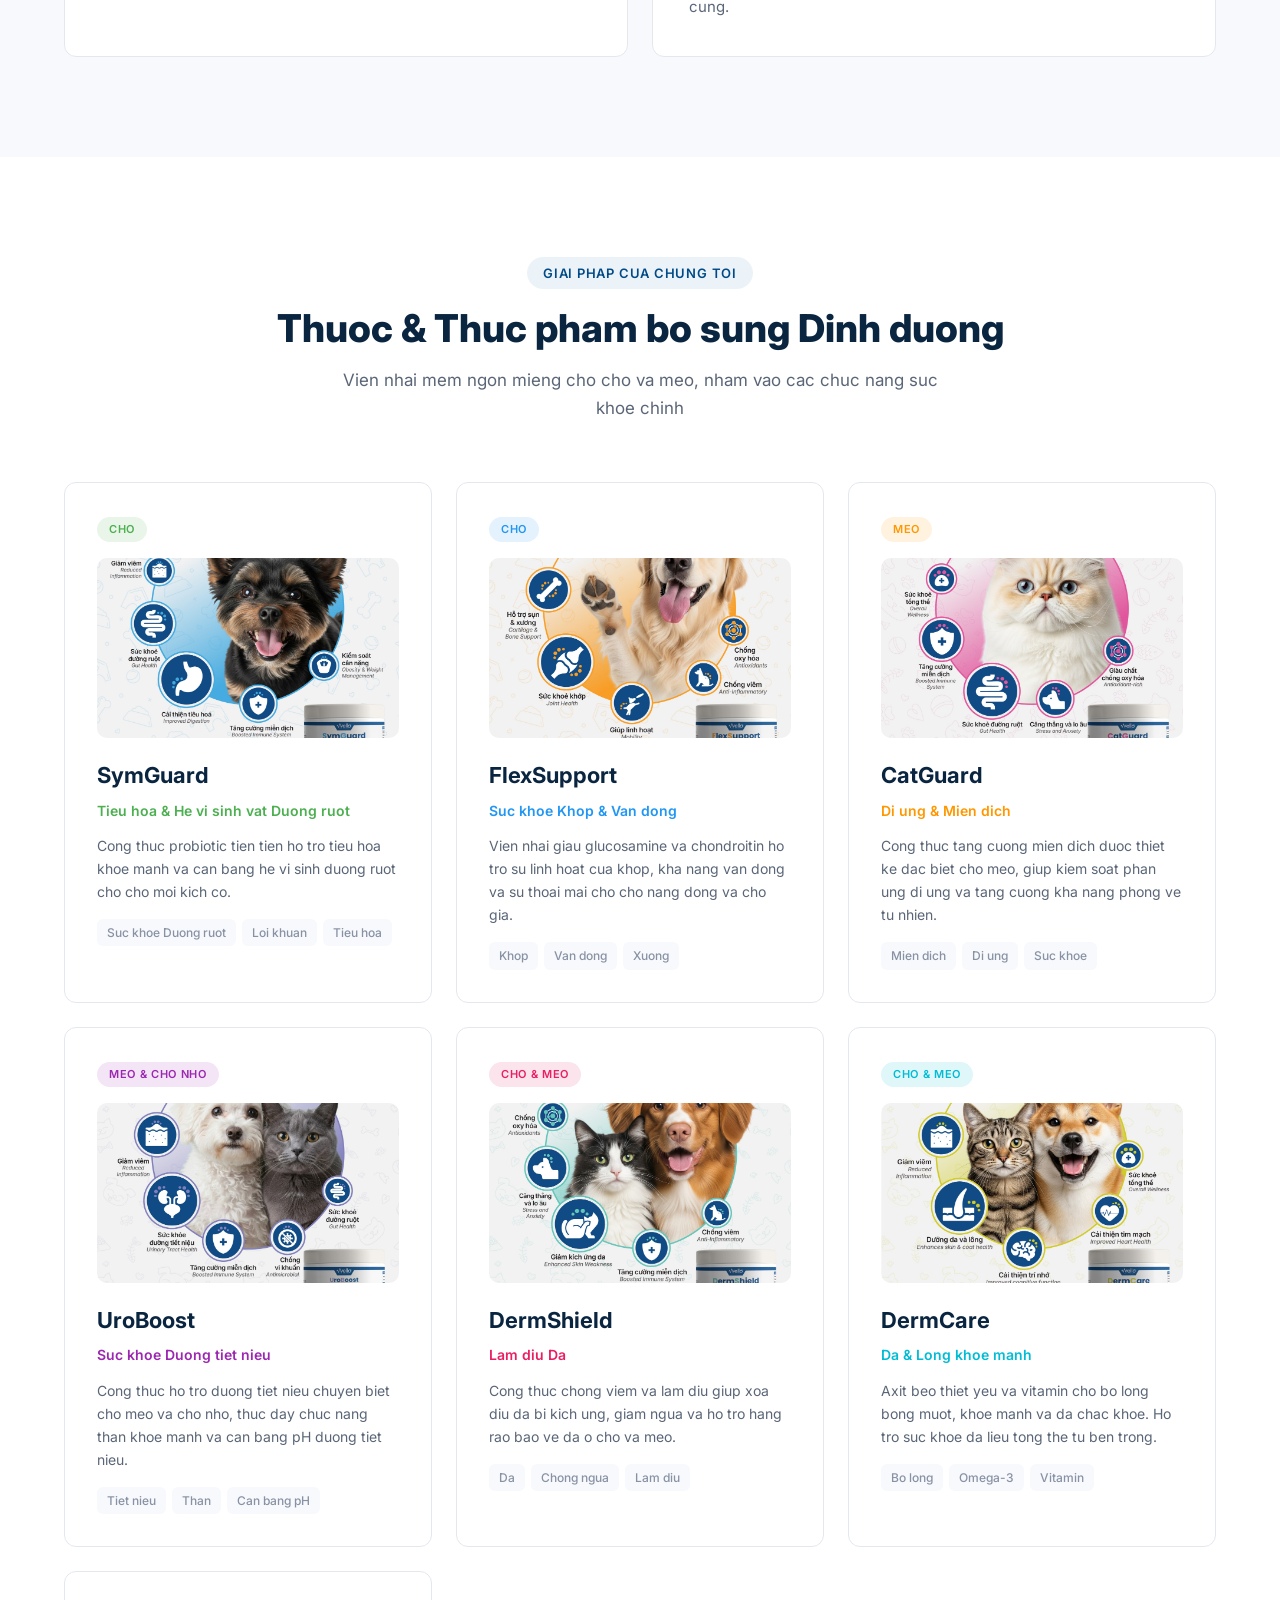
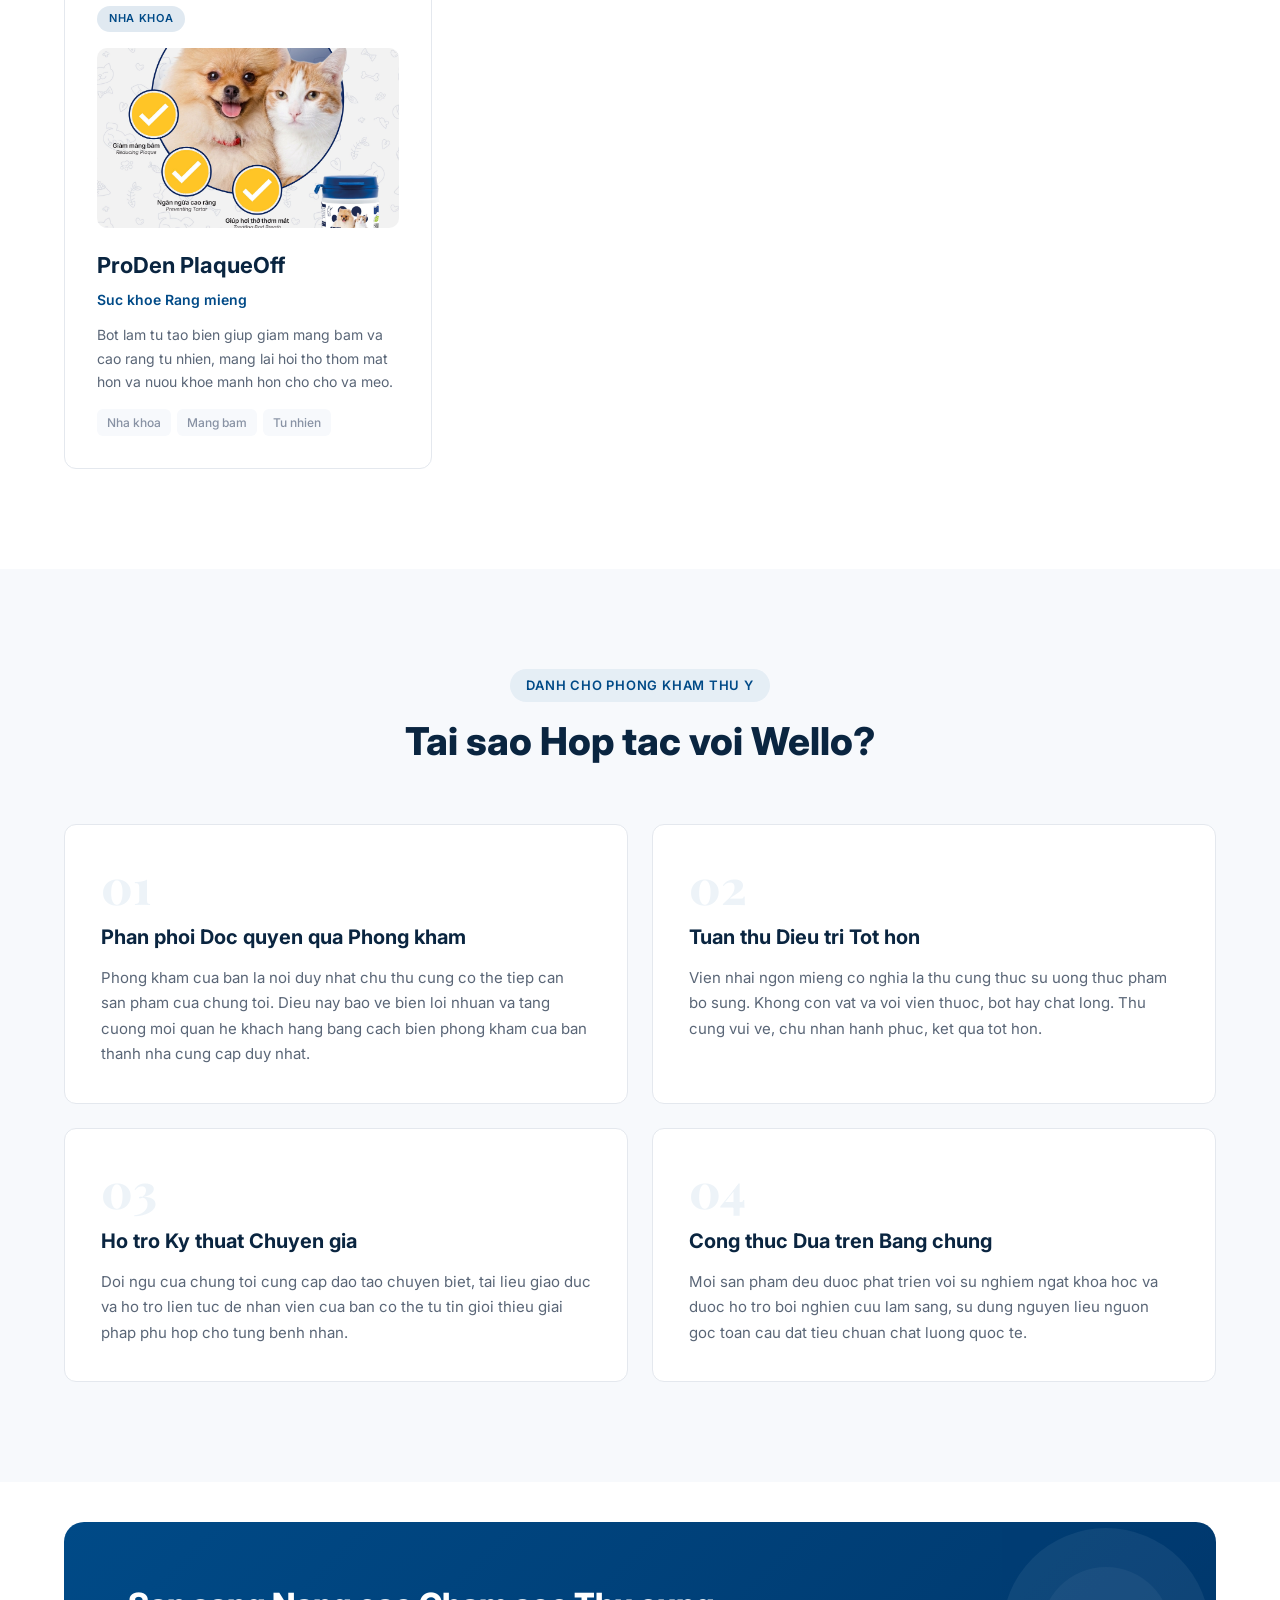
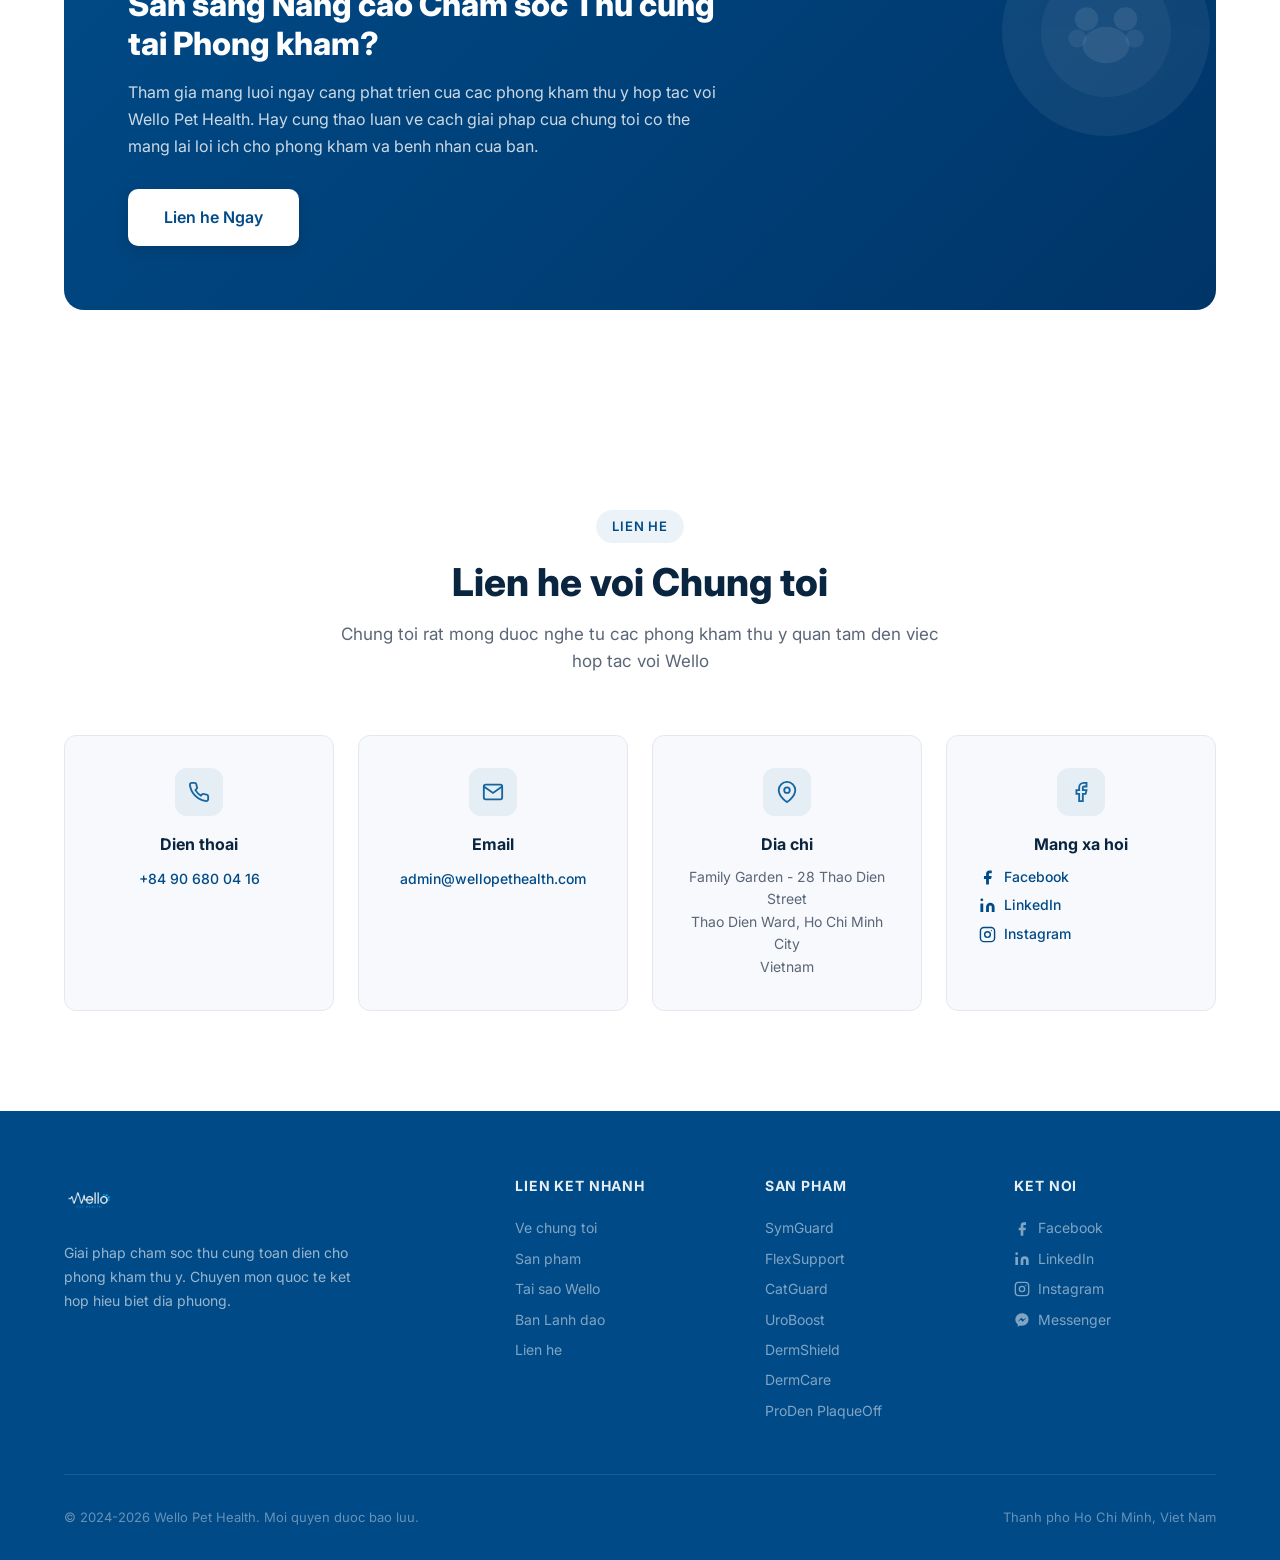
==== commit 0e43f323: "Replace all product SVG icons with real product images FlexSupport, CatGuard, UroBoost, DermShield, " ====
--- a/index.html
+++ b/index.html
@@ -198,8 +198,8 @@
 
       <div class="product-card" style="--card-accent:#2196F3">
         <div class="product-badge" data-en="Dogs" data-vi="Cho">Dogs</div>
-        <div class="product-icon">
-          <svg viewBox="0 0 64 64" fill="none"><path d="M20 44 L20 20 C20 14 26 10 32 10 C38 10 44 14 44 20 L44 44" stroke="#2196F3" stroke-width="2.5"/><path d="M16 44 L48 44" stroke="#2196F3" stroke-width="2.5" stroke-linecap="round"/><circle cx="28" cy="30" r="3" fill="#2196F3" fill-opacity="0.3" stroke="#2196F3" stroke-width="1.5"/><circle cx="36" cy="30" r="3" fill="#2196F3" fill-opacity="0.3" stroke="#2196F3" stroke-width="1.5"/><path d="M28 36 Q32 40 36 36" stroke="#2196F3" stroke-width="1.5" fill="none" stroke-linecap="round"/></svg>
+        <div class="product-img-wrap">
+          <img src="images/product-flexsupport.jpg" alt="FlexSupport" onerror="this.parentElement.style.display='none'">
         </div>
         <h3>FlexSupport</h3>
         <p class="product-target" data-en="Joint Health & Mobility" data-vi="Suc khoe Khop & Van dong">Joint Health & Mobility</p>
@@ -213,8 +213,8 @@
 
       <div class="product-card" style="--card-accent:#FF9800">
         <div class="product-badge" data-en="Cats" data-vi="Meo">Cats</div>
-        <div class="product-icon">
-          <svg viewBox="0 0 64 64" fill="none"><path d="M18 24 L12 8 L26 18 L38 18 L52 8 L46 24 C50 28 52 34 52 40 L52 52 L12 52 L12 40 C12 34 14 28 18 24Z" stroke="#FF9800" stroke-width="2.5" fill="#FF9800" fill-opacity="0.1"/><circle cx="26" cy="32" r="3" fill="#FF9800"/><circle cx="38" cy="32" r="3" fill="#FF9800"/><path d="M30 38 L32 40 L34 38" stroke="#FF9800" stroke-width="2" stroke-linecap="round" stroke-linejoin="round"/></svg>
+        <div class="product-img-wrap">
+          <img src="images/product-catguard.jpg" alt="CatGuard" onerror="this.parentElement.style.display='none'">
         </div>
         <h3>CatGuard</h3>
         <p class="product-target" data-en="Allergies & Immunity" data-vi="Di ung & Mien dich">Allergies & Immunity</p>
@@ -228,8 +228,8 @@
 
       <div class="product-card" style="--card-accent:#9C27B0">
         <div class="product-badge" data-en="Cats & Small Dogs" data-vi="Meo & Cho nho">Cats & Small Dogs</div>
-        <div class="product-icon">
-          <svg viewBox="0 0 64 64" fill="none"><path d="M32 12 C24 12 18 18 18 26 L18 38 C18 46 24 52 32 52 C40 52 46 46 46 38 L46 26 C46 18 40 12 32 12Z" stroke="#9C27B0" stroke-width="2.5" fill="#9C27B0" fill-opacity="0.1"/><path d="M26 28 L32 34 L38 28" stroke="#9C27B0" stroke-width="2.5" stroke-linecap="round" stroke-linejoin="round"/><path d="M24 40 L40 40" stroke="#9C27B0" stroke-width="2" stroke-linecap="round" opacity="0.5"/></svg>
+        <div class="product-img-wrap">
+          <img src="images/product-uroboost.jpg" alt="UroBoost" onerror="this.parentElement.style.display='none'">
         </div>
         <h3>UroBoost</h3>
         <p class="product-target" data-en="Urinary Health" data-vi="Suc khoe Duong tiet nieu">Urinary Health</p>
@@ -243,8 +243,8 @@
 
       <div class="product-card" style="--card-accent:#E91E63">
         <div class="product-badge" data-en="Dogs & Cats" data-vi="Cho & Meo">Dogs & Cats</div>
-        <div class="product-icon">
-          <svg viewBox="0 0 64 64" fill="none"><path d="M20 16 C20 16 24 12 32 12 C40 12 44 16 44 16 L48 24 L44 32 L40 28 L36 36 L32 24 L28 36 L24 28 L20 32 L16 24 Z" stroke="#E91E63" stroke-width="2.5" fill="#E91E63" fill-opacity="0.1"/><path d="M16 40 L48 40 C48 48 40 54 32 54 C24 54 16 48 16 40Z" stroke="#E91E63" stroke-width="2" fill="#E91E63" fill-opacity="0.05"/></svg>
+        <div class="product-img-wrap">
+          <img src="images/product-dermshield.jpg" alt="DermShield" onerror="this.parentElement.style.display='none'">
         </div>
         <h3>DermShield</h3>
         <p class="product-target" data-en="Skin Soothing" data-vi="Lam diu Da">Skin Soothing</p>
@@ -258,8 +258,8 @@
 
       <div class="product-card" style="--card-accent:#00BCD4">
         <div class="product-badge" data-en="Dogs & Cats" data-vi="Cho & Meo">Dogs & Cats</div>
-        <div class="product-icon">
-          <svg viewBox="0 0 64 64" fill="none"><ellipse cx="32" cy="32" rx="20" ry="16" stroke="#00BCD4" stroke-width="2.5" fill="#00BCD4" fill-opacity="0.1"/><path d="M22 28 C22 28 27 20 32 20 C37 20 42 28 42 28" stroke="#00BCD4" stroke-width="2" stroke-linecap="round"/><path d="M20 36 C24 42 28 44 32 44 C36 44 40 42 44 36" stroke="#00BCD4" stroke-width="2" stroke-linecap="round"/><line x1="32" y1="28" x2="32" y2="36" stroke="#00BCD4" stroke-width="2"/></svg>
+        <div class="product-img-wrap">
+          <img src="images/product-dermcare.jpg" alt="DermCare" onerror="this.parentElement.style.display='none'">
         </div>
         <h3>DermCare</h3>
         <p class="product-target" data-en="Healthy Skin & Coat" data-vi="Da & Long khoe manh">Healthy Skin & Coat</p>
